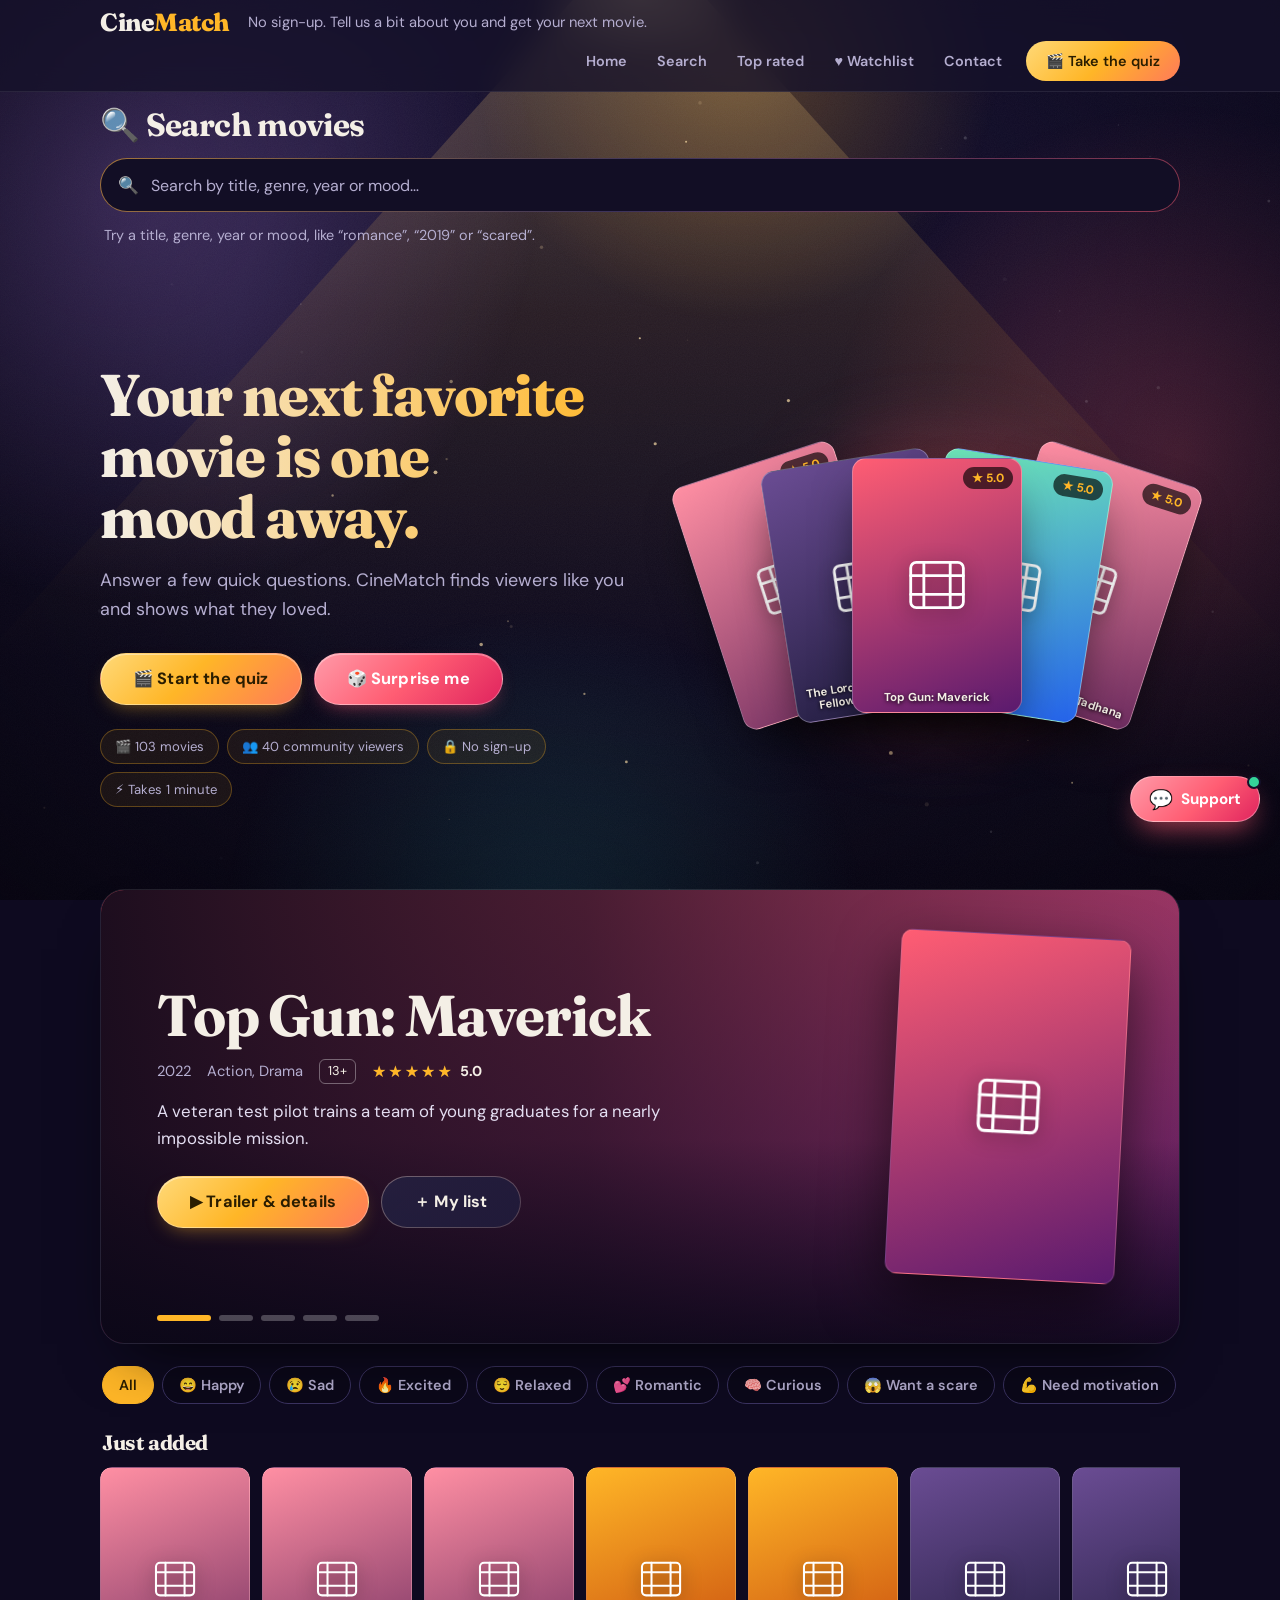
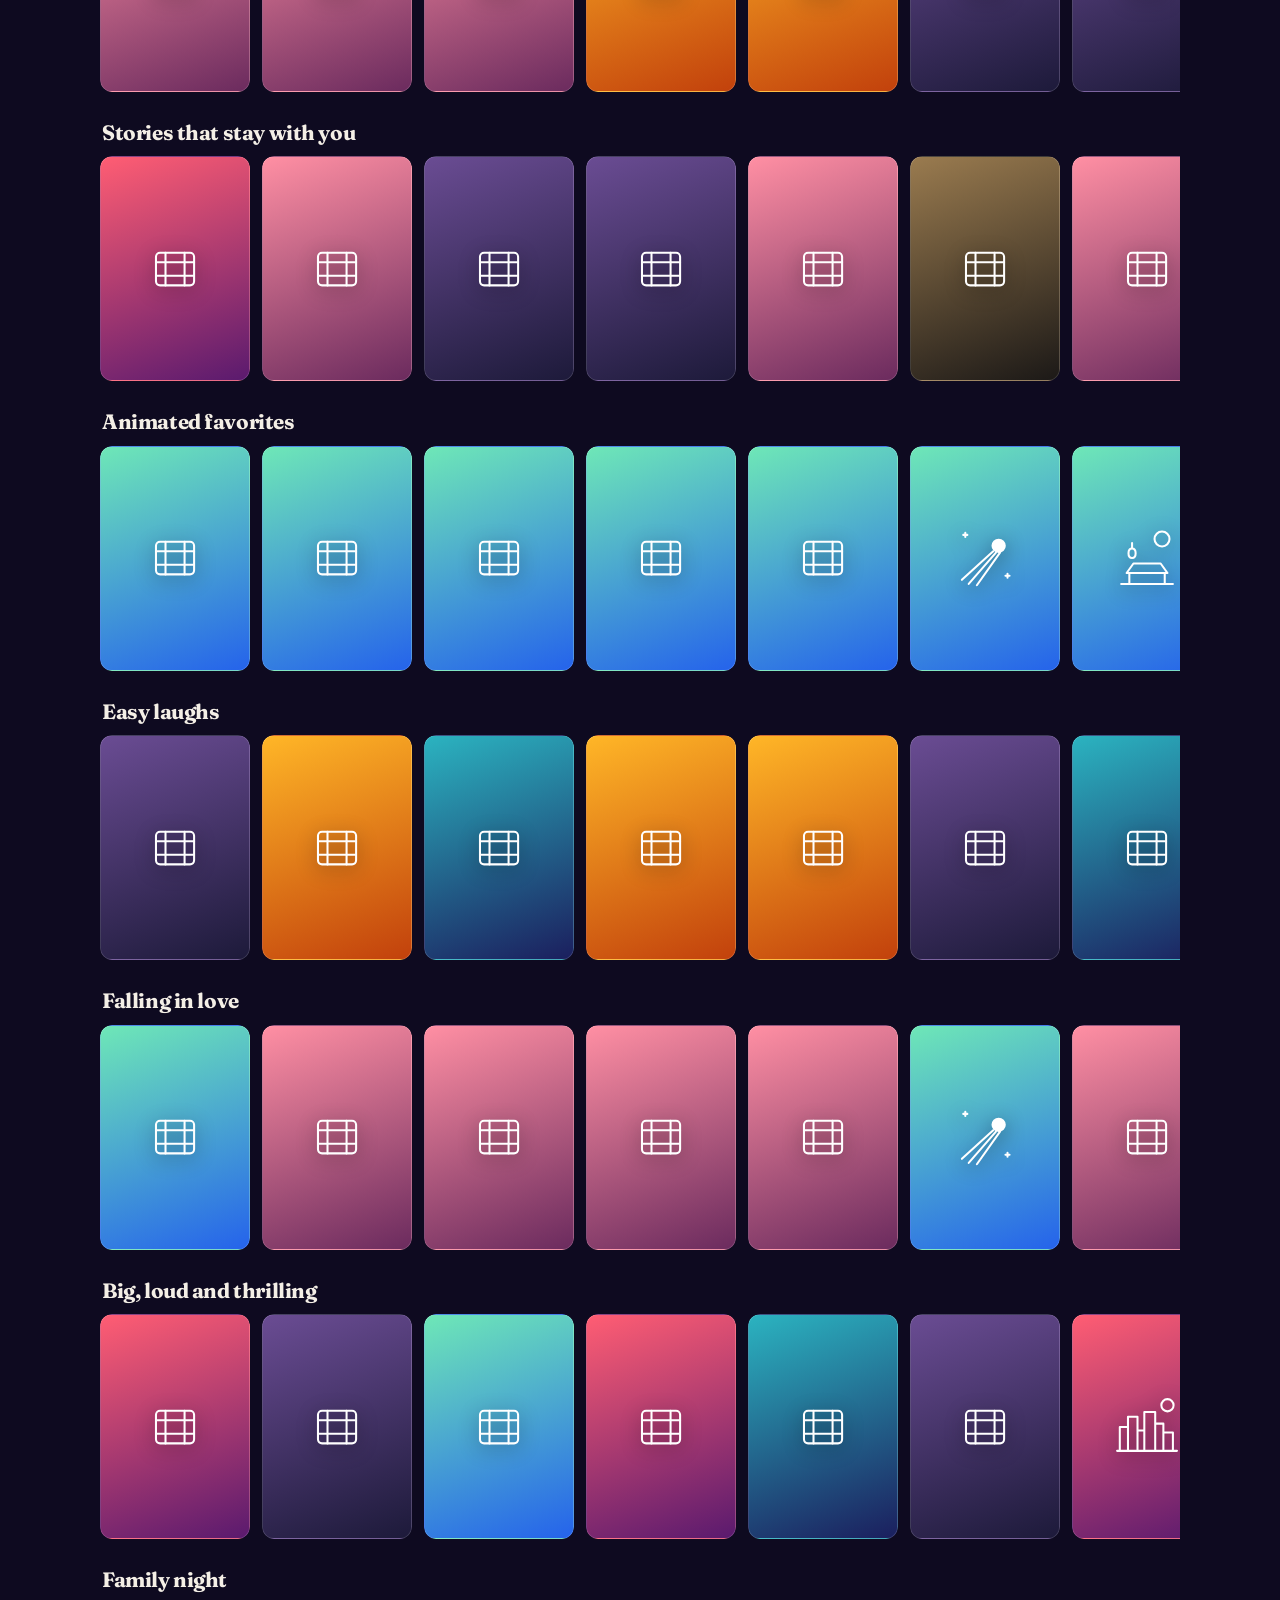
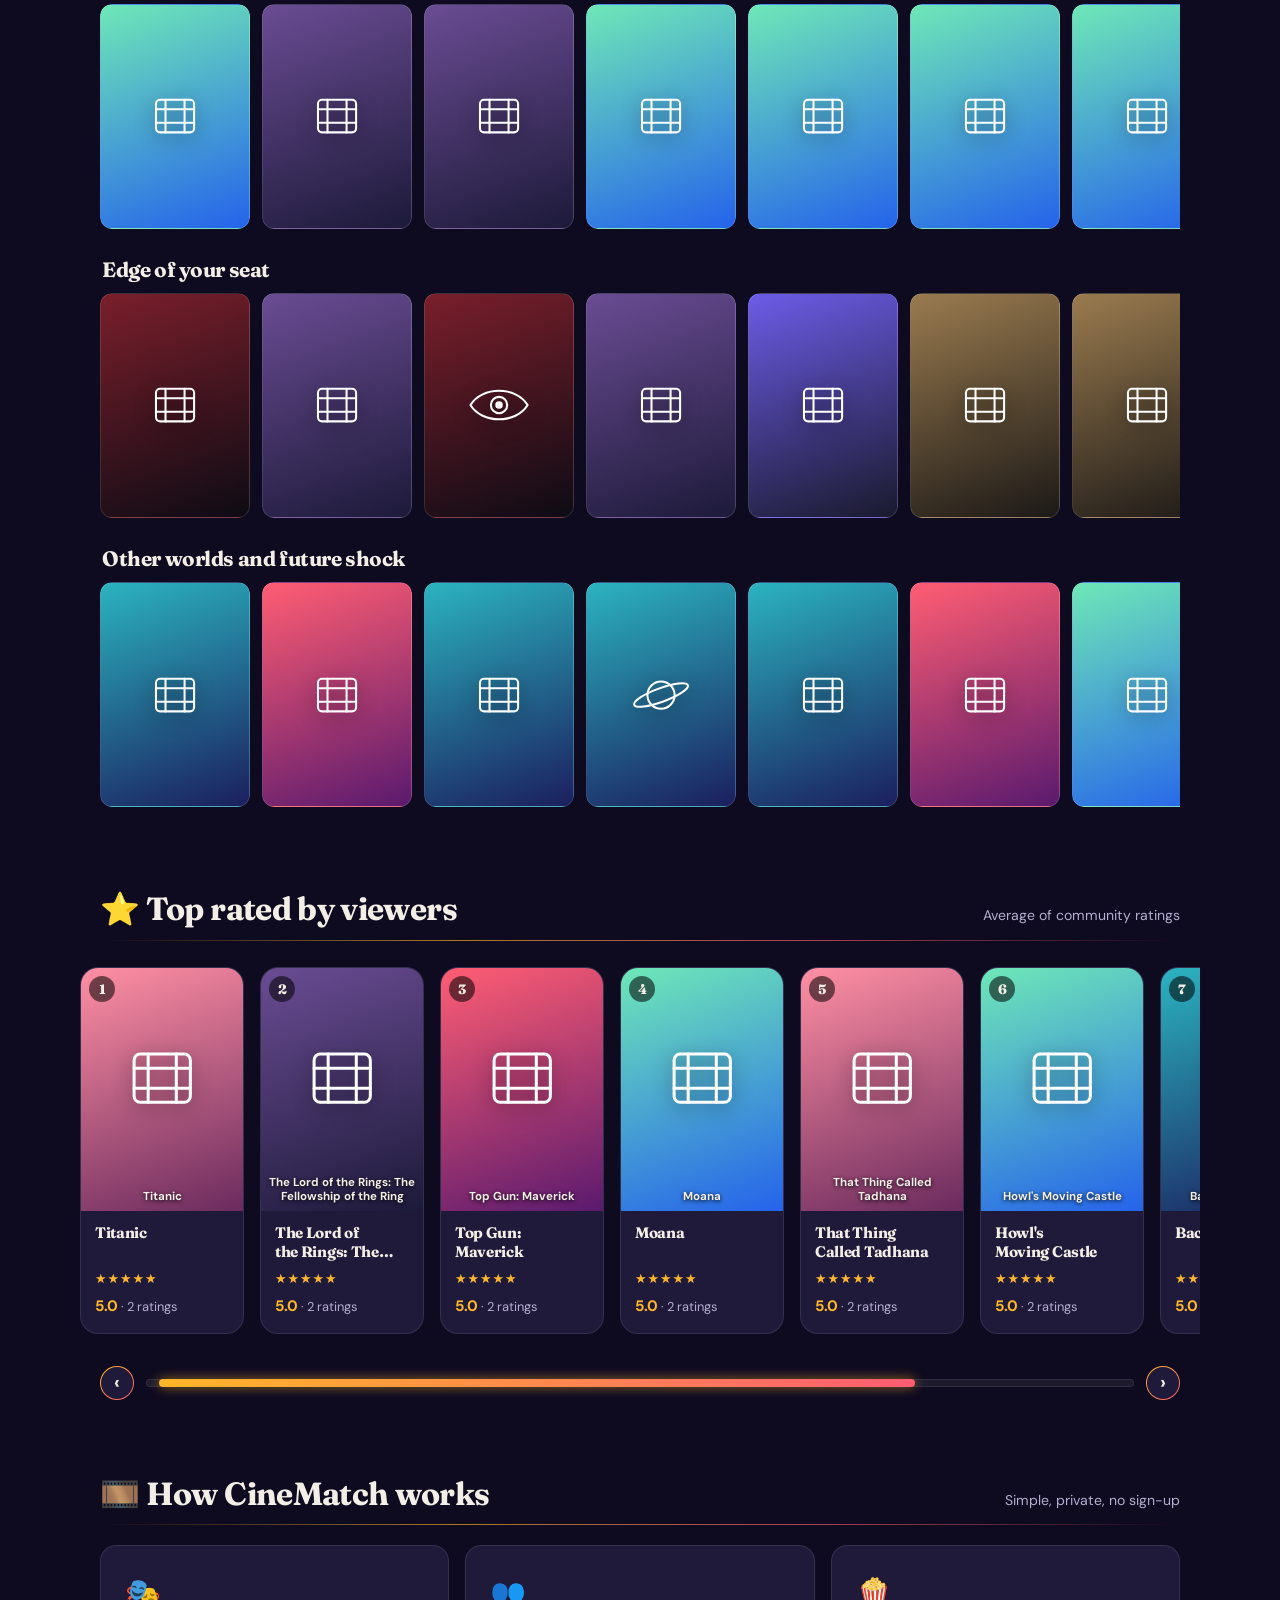
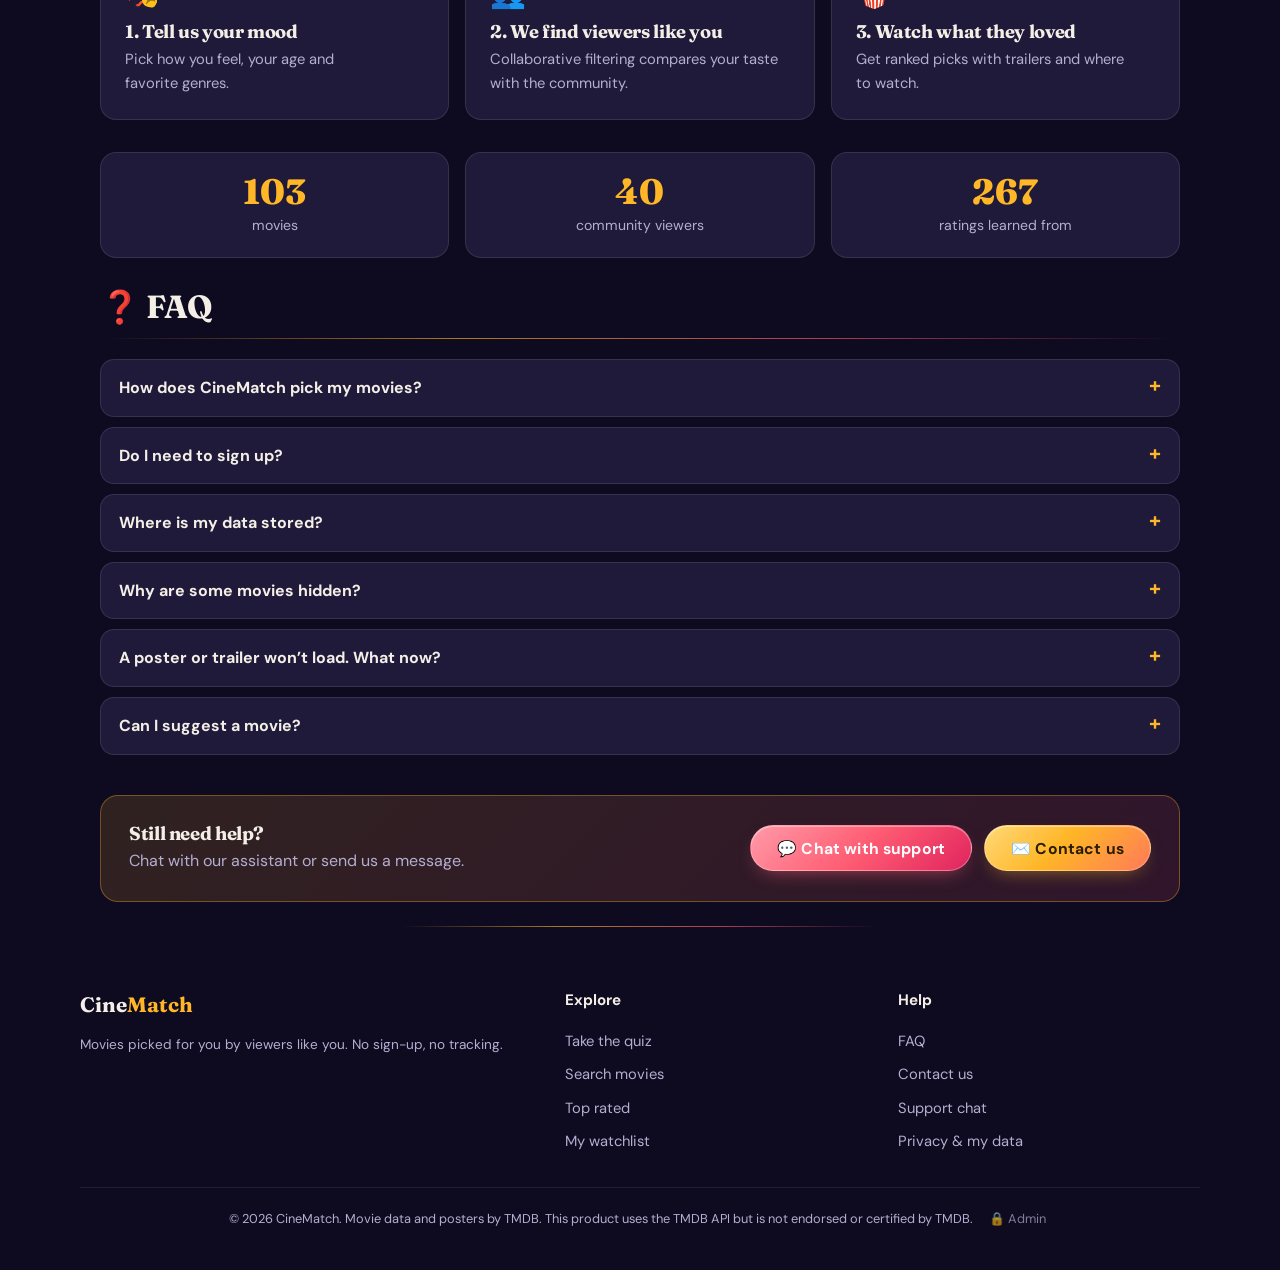
==== index.html @ 16be23c1 "Add CineMatch project with Java backend and pagination Spring Boot recommendation API plus the stati" ====
<!DOCTYPE html>
<html lang="en"><head><meta charset="UTF-8"><meta name="viewport" content="width=device-width, initial-scale=1, viewport-fit=cover">
<title>CineMatch – Movies picked for you</title>
<link rel="preconnect" href="https://fonts.googleapis.com"><link rel="preconnect" href="https://fonts.gstatic.com" crossorigin>
<link href="https://fonts.googleapis.com/css2?family=Fraunces:opsz,wght@9..144,600;9..144,800&family=DM+Sans:wght@400;500;700&display=swap" rel="stylesheet">
<style>
:root{--bg:#15112a;--panel:#1f1a3a;--line:#3a3260;--text:#f4efe6;--muted:#b5aed0;--amber:#ffb627;--coral:#ff5d73;--radius:16px}
*{box-sizing:border-box}
html{scroll-behavior:smooth}
body{margin:0;color:var(--text);font:16px/1.55 "DM Sans",system-ui,sans-serif;min-height:100vh;background:radial-gradient(ellipse 70% 40% at 50% -5%,rgba(255,182,39,.28),transparent 70%),radial-gradient(circle at 90% 30%,rgba(255,93,115,.12),transparent 40%),var(--bg);background-attachment:fixed}
.hidden{display:none!important}
.top{max-width:880px;margin:0 auto;padding:22px 20px 0;display:flex;flex-wrap:wrap;align-items:baseline;gap:6px 24px}
.top p{margin:0;color:var(--muted);font-size:.92rem}
.logo{font:800 1.9rem "Fraunces",Georgia,serif;color:var(--text);text-decoration:none;letter-spacing:-.02em;animation:glow-text 3s ease-in-out infinite alternate}
.logo span{color:var(--amber)}
@keyframes glow-text{from{text-shadow:0 0 0 rgba(255,182,39,0)}to{text-shadow:0 0 18px rgba(255,182,39,.55)}}
main{max-width:880px;margin:0 auto;padding:12px 20px 48px}
h1,h2,h3{font-family:"Fraunces",Georgia,serif;line-height:1.08;letter-spacing:-.02em}
.hero{padding:28px 0 30px}
.hero h1{font-size:clamp(2.2rem,7vw,4rem);font-weight:800;margin:0 0 14px;max-width:14em;background:linear-gradient(90deg,#f4efe6 0%,#ffb627 45%,#ff5d73 60%,#f4efe6 100%);background-size:220% auto;-webkit-background-clip:text;background-clip:text;color:transparent;animation:shine 7s linear infinite}
@keyframes shine{to{background-position:-220% center}}
.hero p{margin:0;color:var(--muted);font-size:1.1rem;max-width:34em}
.hero-cta{display:flex;gap:12px;flex-wrap:wrap;margin-top:22px}
.panel{background:rgba(31,26,58,.88);border:1px solid var(--line);border-radius:var(--radius);padding:clamp(18px,4vw,36px);box-shadow:0 20px 60px rgba(0,0,0,.35)}
fieldset{border:0;padding:0;margin:0 0 30px}
legend{font-weight:700;font-size:1.1rem;margin-bottom:14px;padding:0;display:flex;align-items:center;gap:10px}
legend i{font:800 .95rem "Fraunces",Georgia,serif;font-style:normal;display:grid;place-items:center;width:28px;height:28px;border-radius:50%;background:var(--amber);color:#2a1d00}
.chips{display:flex;flex-wrap:wrap;gap:8px}
.chip{position:relative}
.chip input{position:absolute;opacity:0;inset:0;cursor:pointer;width:100%;height:100%}
.chip span{display:block;padding:9px 16px;border:1px solid var(--line);border-radius:999px;color:var(--muted);transition:.15s;background:rgba(0,0,0,.15)}
.chip:hover span{border-color:var(--amber);color:var(--text);transform:translateY(-2px)}
.chip input:checked+span{background:linear-gradient(135deg,#ffc851,#ffb627);border-color:var(--amber);color:#2a1d00;font-weight:700;box-shadow:0 4px 14px rgba(255,182,39,.35)}
.chip input:focus-visible+span{outline:3px solid var(--coral);outline-offset:2px}
.tiles{display:grid;grid-template-columns:repeat(4,1fr);gap:10px}
.tiles .chip span{border-radius:var(--radius);padding:16px 8px;text-align:center;font-size:.95rem;line-height:1.3}
.tiles .chip input:checked+span{transform:translateY(-3px);box-shadow:0 8px 20px rgba(255,182,39,.35)}
.row{display:grid;grid-template-columns:1fr 1fr;gap:16px}
label{display:flex;flex-direction:column;gap:6px;font-weight:700}
.chip{flex-direction:row}
input[type=number],select{font:inherit;color:var(--text);background:#120e25;border:1px solid var(--line);border-radius:10px;padding:12px}
input:focus-visible,select:focus-visible,.btn:focus-visible,.rate button:focus-visible{outline:3px solid var(--coral);outline-offset:2px}

/* ---------- Rating buttons ---------- */
#rate{display:grid;grid-template-columns:1fr 1fr;gap:10px}
.rate{display:flex;flex-direction:column;gap:10px;padding:12px 14px;border:1px solid var(--line);border-radius:12px;background:rgba(0,0,0,.15)}
.rate small{color:var(--muted)}
.rate .opts{display:flex;gap:6px}
.rate button{flex:1;display:flex;align-items:center;justify-content:center;gap:5px;font:600 .85rem "DM Sans",sans-serif;background:rgba(255,255,255,.04);border:1px solid var(--line);border-radius:10px;padding:8px 6px;cursor:pointer;color:var(--text);transition:transform .12s,background .15s,border-color .15s,box-shadow .15s}
.rate button:hover{border-color:var(--amber);transform:translateY(-2px);background:rgba(255,182,39,.08)}
.rate button:active{transform:translateY(0) scale(.96)}
.rate button[aria-pressed=true]{color:#fff;border-color:transparent;box-shadow:0 4px 14px rgba(0,0,0,.35)}
.rate button[data-v="5"][aria-pressed=true]{background:linear-gradient(135deg,#34d399,#059669)}
.rate button[data-v="3"][aria-pressed=true]{background:linear-gradient(135deg,#fbbf24,#d97706)}
.rate button[data-v="1"][aria-pressed=true]{background:linear-gradient(135deg,#ff5d73,#be123c)}
.rate-count{margin:12px 0 0;color:var(--muted);font-size:.88rem}

/* ---------- Buttons ---------- */
.btn{display:inline-flex;align-items:center;justify-content:center;gap:8px;font:700 1rem "DM Sans",sans-serif;background:linear-gradient(135deg,#ffcf5c,#ffb627 55%,#ff9a1f);color:#2a1d00;border:0;border-radius:999px;padding:13px 28px;cursor:pointer;position:relative;overflow:hidden;transition:transform .15s,box-shadow .2s,filter .15s;box-shadow:0 8px 24px rgba(255,182,39,.32),inset 0 1px 0 rgba(255,255,255,.45)}
.btn::after{content:"";position:absolute;top:0;left:-120%;width:60%;height:100%;background:linear-gradient(100deg,transparent,rgba(255,255,255,.5),transparent);transform:skewX(-20deg);transition:left .5s}
.btn:hover{transform:translateY(-2px);box-shadow:0 12px 30px rgba(255,182,39,.5),inset 0 1px 0 rgba(255,255,255,.45);filter:brightness(1.04)}
.btn:hover::after{left:140%}
.btn:active{transform:translateY(0) scale(.97);box-shadow:0 4px 12px rgba(255,182,39,.3)}
.btn.lg{padding:16px 36px;font-size:1.1rem}
.btn.sm{padding:8px 16px;font-size:.88rem}
.btn.ghost{background:rgba(255,255,255,.04);color:var(--text);border:1px solid var(--line);box-shadow:none;filter:none}
.btn.ghost::after{display:none}
.btn.ghost:hover{border-color:var(--amber);background:rgba(255,182,39,.1);box-shadow:0 6px 18px rgba(0,0,0,.3)}
.btn.coral{background:linear-gradient(135deg,#ff7d8f,#ff5d73 55%,#e11d48);color:#fff;box-shadow:0 8px 24px rgba(255,93,115,.35),inset 0 1px 0 rgba(255,255,255,.35)}
.btn.coral:hover{box-shadow:0 12px 30px rgba(255,93,115,.55),inset 0 1px 0 rgba(255,255,255,.35)}
.btn.saved{background:linear-gradient(135deg,#34d399,#059669);color:#fff;border-color:transparent}
a.btn{text-decoration:none}
.form-actions{display:flex;gap:12px;flex-wrap:wrap;align-items:center}
.error{color:var(--coral);min-height:1.4em;margin:0 0 8px}

/* ---------- Stars ---------- */
.stars-row{display:inline-flex;align-items:center;gap:6px;font-size:.9rem}
.stars{position:relative;display:inline-block;letter-spacing:2px;font-size:1rem;line-height:1;color:rgba(255,255,255,.2)}
.stars::before{content:"★★★★★"}
.stars i{position:absolute;inset:0;overflow:hidden;white-space:nowrap;color:var(--amber);font-style:normal}
.stars i::before{content:"★★★★★"}
.stars-row b{color:var(--text)}
.stars-row small{color:var(--muted)}

/* ---------- Top rated ---------- */
.section-title{display:flex;justify-content:space-between;align-items:baseline;gap:12px;margin:8px 0 14px}
.section-title h2{margin:0;font-size:clamp(1.5rem,4.5vw,2.1rem)}
.section-title p{margin:0;color:var(--muted);font-size:.9rem}
.toprated{display:flex;gap:14px;overflow-x:auto;padding:4px 20px 18px;margin:0 -20px 18px;scroll-snap-type:x proximity;scrollbar-width:thin}
.tcard{flex:0 0 150px;scroll-snap-align:start;background:var(--panel);border:1px solid var(--line);border-radius:14px;overflow:hidden;cursor:pointer;transition:transform .2s,border-color .2s,box-shadow .2s;text-align:left;padding:0;color:var(--text);font:inherit}
.tcard:hover{transform:translateY(-5px);border-color:var(--amber);box-shadow:0 14px 30px rgba(0,0,0,.4)}
.tcard .poster{min-height:0;height:200px;font-size:2.4rem}
.tcard .tinfo{padding:10px 12px 12px}
.tcard h3{font-size:.95rem;margin:0 0 4px;line-height:1.2}
.tcard .stars{font-size:.8rem;letter-spacing:1px}
.tcard .score{display:block;margin-top:4px;font-size:.8rem;color:var(--muted)}
.tcard .score b{color:var(--amber);font-size:.95rem}

/* ---------- Results ---------- */
.res-head{display:flex;justify-content:space-between;align-items:center;gap:12px;flex-wrap:wrap;margin:20px 0}
.res-head h2{font-size:clamp(1.7rem,5vw,2.5rem);margin:0}
.res-actions{display:flex;gap:10px;flex-wrap:wrap}
.list{display:grid;gap:18px}
.ticket{display:grid;grid-template-columns:104px 1fr 112px;background:var(--panel);border:1px solid var(--line);border-radius:var(--radius);overflow:hidden;transition:transform .2s,opacity .6s;cursor:pointer}
.ticket:hover{transform:translateY(-3px)}
.poster{position:relative;display:grid;place-items:center;font-size:2.6rem;min-height:150px;overflow:hidden}
.poster b{position:absolute;top:8px;left:8px;z-index:2;font:800 .85rem "Fraunces",Georgia,serif;background:rgba(0,0,0,.55);border-radius:999px;width:26px;height:26px;display:grid;place-items:center}
.poster .pt{position:absolute;left:6px;right:6px;bottom:8px;font:700 .72rem/1.15 "DM Sans",sans-serif;text-align:center;text-shadow:0 1px 4px #000}
.poster img{position:absolute;inset:0;width:100%;height:100%;object-fit:cover;z-index:1}
.poster svg.art{width:62%;height:auto;margin-bottom:22px;filter:drop-shadow(0 4px 10px rgba(0,0,0,.45))}
.info{padding:18px 20px}
.ticket h3{margin:0 0 2px;font-weight:800;font-size:1.35rem}
.meta{color:var(--muted);font-size:.9rem;margin:0 0 10px;display:flex;gap:10px;flex-wrap:wrap;align-items:center}
.tags{display:flex;gap:6px;flex-wrap:wrap;margin-bottom:10px}
.tags b{font-weight:500;font-size:.8rem;border:1px solid var(--line);border-radius:999px;padding:2px 10px}
.desc{margin:0 0 8px;color:var(--muted);font-size:.9rem}
.why{margin:0 0 10px;font-size:.93rem}
.card-actions{display:flex;gap:8px;flex-wrap:wrap}
.stub{border-left:2px dashed var(--line);display:flex;flex-direction:column;align-items:center;justify-content:center;background:linear-gradient(160deg,#2b2350,#1f1a3a);position:relative}
.stub::before,.stub::after{content:"";position:absolute;left:-9px;width:16px;height:16px;border-radius:50%;background:var(--bg)}
.stub::before{top:-8px}.stub::after{bottom:-8px}
.stub strong{font:800 2.1rem "Fraunces",Georgia,serif;color:var(--amber);line-height:1}
.stub span{font-size:.78rem;color:var(--muted)}
footer{text-align:center;color:var(--muted);font-size:.85rem;padding:0 20px 32px}

/* ---------- Background + hero ---------- */
.bg{position:fixed;inset:0;z-index:-1;overflow:hidden;pointer-events:none}
.bg::before{content:"";position:absolute;inset:-20%;background:radial-gradient(circle at 20% 30%,rgba(255,93,115,.2),transparent 35%),radial-gradient(circle at 80% 70%,rgba(106,76,147,.4),transparent 40%);animation:drift 18s ease-in-out infinite alternate}
.beam{position:absolute;top:-25%;left:50%;width:150%;height:100%;transform-origin:50% 0;background:conic-gradient(from 180deg at 50% 0%,transparent 0 41%,rgba(255,182,39,.13) 48%,transparent 55% 100%);animation:sweep 14s ease-in-out infinite alternate}
.float{position:absolute;bottom:-60px;opacity:0;animation:rise linear infinite}
.sparkles{position:absolute;inset:0;opacity:.55;background-image:radial-gradient(2px 2px at 20px 30px,#fff,transparent),radial-gradient(2px 2px at 120px 80px,#ffd87a,transparent),radial-gradient(1.5px 1.5px at 200px 150px,#fff,transparent),radial-gradient(1.5px 1.5px at 70px 170px,#ff9fb0,transparent);background-size:240px 200px;animation:twinkle 4s ease-in-out infinite alternate}
@keyframes twinkle{from{opacity:.2}to{opacity:.7}}
@keyframes drift{to{transform:translate(4%,3%) scale(1.12)}}
@keyframes sweep{from{transform:translateX(-50%) rotate(-9deg)}to{transform:translateX(-50%) rotate(9deg)}}
@keyframes rise{0%{transform:translateY(0) rotate(0);opacity:0}10%{opacity:.55}90%{opacity:.4}100%{transform:translateY(-115vh) rotate(360deg);opacity:0}}
.hero-img{height:clamp(260px,52vw,500px);border-radius:var(--radius);overflow:hidden;margin:18px 0 0;border:1px solid var(--line);box-shadow:0 20px 60px rgba(0,0,0,.45);background:linear-gradient(135deg,#3a2468,#ff5d73 60%,#ffb627)}
.hero-img img{width:100%;height:100%;object-fit:cover;object-position:50% 62%;display:block;animation:kb 22s ease-in-out infinite alternate;translate:0 calc(var(--py,0) * 1px)}
@keyframes kb{from{transform:scale(1)}to{transform:scale(1.09)}}
.scrollhint{text-align:center;color:var(--muted);margin:-6px 0 16px;animation:bounce 1.6s ease-in-out infinite}
@keyframes bounce{50%{transform:translateY(8px)}}

/* poster wall */
.wall{overflow:hidden;margin:0 -20px 30px;-webkit-mask-image:linear-gradient(90deg,transparent,#000 8%,#000 92%,transparent);mask-image:linear-gradient(90deg,transparent,#000 8%,#000 92%,transparent)}
.wall-track{display:flex;width:max-content;animation:wall 70s linear infinite}
.wall:hover .wall-track{animation-play-state:paused}
@keyframes wall{to{transform:translateX(-50%)}}
.mini{flex:0 0 124px;height:178px;margin-right:12px;border-radius:12px;font-size:2.4rem;min-height:0;border:1px solid rgba(255,255,255,.14);cursor:pointer;transition:transform .2s}
.mini:hover{transform:translateY(-6px) scale(1.04)}

/* loading, progress, to-top */
.loading{position:fixed;inset:0;z-index:50;display:grid;place-content:center;justify-items:center;gap:14px;background:rgba(21,17,42,.94);font-weight:700}
.reel{font-size:4.2rem;animation:spin 1s linear infinite}
@keyframes spin{to{transform:rotate(360deg)}}
#progress{position:fixed;top:0;left:0;height:4px;width:0;z-index:70;background:linear-gradient(90deg,var(--amber),var(--coral));box-shadow:0 0 10px rgba(255,182,39,.6)}
.totop{position:fixed;right:18px;bottom:18px;z-index:40;width:46px;height:46px;border-radius:50%;border:0;background:linear-gradient(135deg,#ffcf5c,#ff9a1f);color:#2a1d00;font-size:1.3rem;cursor:pointer;opacity:0;transform:translateY(20px);pointer-events:none;transition:.25s;box-shadow:0 6px 20px rgba(0,0,0,.4)}
.totop.show{opacity:1;transform:none;pointer-events:auto}
.totop:hover{filter:brightness(1.08)}
.reveal{opacity:0;transform:translateY(20px);transition:opacity .6s,transform .6s}
.reveal.in{opacity:1;transform:none}
.toast{position:fixed;left:50%;bottom:28px;transform:translate(-50%,30px);z-index:80;background:#0c0919;border:1px solid var(--amber);color:var(--text);padding:10px 20px;border-radius:999px;opacity:0;pointer-events:none;transition:.3s;font-weight:600}
.toast.show{opacity:1;transform:translate(-50%,0)}

/* modal */
.modal{position:fixed;inset:0;z-index:60;display:grid;place-items:center;padding:16px;background:rgba(10,7,22,.84);animation:fade .2s}
@keyframes fade{from{opacity:0}}
.m-card{position:relative;width:min(760px,100%);max-height:92vh;overflow:auto;background:var(--panel);border:1px solid var(--line);border-radius:var(--radius);padding:24px;animation:rise2 .3s cubic-bezier(.2,.9,.3,1.2)}
@keyframes rise2{from{transform:translateY(24px) scale(.96);opacity:0}}
.m-close{position:absolute;top:10px;right:10px;z-index:3;width:36px;height:36px;padding:0;border-radius:50%}
.m-body{display:grid;grid-template-columns:200px 1fr;gap:22px}
.m-poster{aspect-ratio:2/3;border-radius:12px;min-height:0;font-size:3rem}
.m-info h3{font-size:1.8rem;margin:0 0 2px;padding-right:40px}
.m-actions{display:flex;gap:10px;flex-wrap:wrap;margin-top:16px}
.m-video{margin-top:18px;aspect-ratio:16/9;border-radius:12px;overflow:hidden;background:#000;display:grid;place-items:center}
.m-video iframe{width:100%;height:100%;border:0}
.vmsg{color:var(--muted);padding:16px;text-align:center}.vmsg a{color:var(--amber)}

@media(max-width:640px){
  .tiles{grid-template-columns:repeat(2,1fr)}
  .row,#rate{grid-template-columns:1fr}
  .ticket{grid-template-columns:72px 1fr 78px}
  .poster{font-size:1.9rem}
  .info{padding:14px}
  .mini{flex-basis:96px;height:140px;font-size:1.9rem}
  .m-body{grid-template-columns:1fr}.m-poster{width:150px}
  .form-actions .btn{flex:1}
}
@media(prefers-reduced-motion:reduce){*{animation:none!important;transition:none!important}}

/* =====================================================
   POLISH LAYER: buttons, lines, scrollbars
   ===================================================== */
:root{--grad:linear-gradient(135deg,#ffd978 0%,#ffb627 45%,#ff7a59 100%);--grad-line:linear-gradient(90deg,transparent,rgba(255,182,39,.65),rgba(255,93,115,.65),transparent);--ease:cubic-bezier(.2,.8,.2,1)}

/* buttons */
.btn{letter-spacing:.01em;border:1px solid rgba(255,255,255,.35);background:var(--grad);box-shadow:0 1px 0 rgba(255,255,255,.55) inset,0 -2px 0 rgba(0,0,0,.12) inset,0 10px 26px -6px rgba(255,182,39,.55);transition:transform .25s var(--ease),box-shadow .25s var(--ease),filter .2s}
.btn:hover{transform:translateY(-3px) scale(1.015);filter:saturate(1.1) brightness(1.05);box-shadow:0 1px 0 rgba(255,255,255,.6) inset,0 -2px 0 rgba(0,0,0,.12) inset,0 16px 34px -6px rgba(255,182,39,.7)}
.btn:active{transform:translateY(0) scale(.96);transition-duration:.08s}
.btn:focus-visible{outline:0;box-shadow:0 0 0 3px var(--bg),0 0 0 6px var(--coral)}
.btn.ghost{color:var(--text);border:1px solid transparent;background:linear-gradient(rgba(31,26,58,.9),rgba(31,26,58,.9)) padding-box,linear-gradient(135deg,rgba(255,255,255,.22),rgba(255,255,255,.05)) border-box;backdrop-filter:blur(6px);box-shadow:0 6px 16px -8px rgba(0,0,0,.6)}
.btn.ghost:hover{background:linear-gradient(rgba(43,35,80,.95),rgba(43,35,80,.95)) padding-box,linear-gradient(135deg,var(--amber),var(--coral)) border-box;box-shadow:0 10px 24px -8px rgba(255,93,115,.45)}
.btn.coral{background:linear-gradient(135deg,#ff9aa8 0%,#ff5d73 50%,#e0245e 100%);border-color:rgba(255,255,255,.3);box-shadow:0 1px 0 rgba(255,255,255,.45) inset,0 -2px 0 rgba(0,0,0,.15) inset,0 10px 26px -6px rgba(255,93,115,.6)}
.btn.coral:hover{box-shadow:0 1px 0 rgba(255,255,255,.5) inset,0 16px 34px -6px rgba(255,93,115,.8)}
.btn.saved{background:linear-gradient(135deg,#5eead4,#10b981);border-color:rgba(255,255,255,.3)}
.btn.sm{padding:8px 18px;font-size:.86rem}
.btn::after{width:45%;background:linear-gradient(100deg,transparent,rgba(255,255,255,.65),transparent)}
.rate{border-radius:14px;transition:border-color .2s,background .2s}
.rate:hover{border-color:rgba(255,182,39,.5);background:rgba(255,182,39,.04)}
.rate button{border-radius:999px;padding:8px 6px;border-color:rgba(255,255,255,.12);transition:transform .2s var(--ease),background .2s,border-color .2s,box-shadow .2s}
.rate button:hover{transform:translateY(-2px);border-color:var(--amber);box-shadow:0 6px 14px -6px rgba(255,182,39,.6)}
.rate button[aria-pressed=true]{box-shadow:0 6px 16px -4px rgba(0,0,0,.6),0 0 0 2px rgba(255,255,255,.18)}
.chip span{border-color:rgba(255,255,255,.14);transition:all .22s var(--ease)}
.chip:hover span{box-shadow:0 6px 16px -8px rgba(255,182,39,.7)}
.chip input:checked+span{background:var(--grad);border-color:rgba(255,255,255,.4);box-shadow:0 1px 0 rgba(255,255,255,.5) inset,0 8px 18px -6px rgba(255,182,39,.65)}
.tiles .chip span{border-width:1.5px}
.tiles .chip input:checked+span{box-shadow:0 1px 0 rgba(255,255,255,.5) inset,0 14px 26px -10px rgba(255,182,39,.8)}
.totop{border:1px solid rgba(255,255,255,.4);background:var(--grad);box-shadow:0 10px 24px -6px rgba(255,182,39,.6)}
.totop:hover{transform:translateY(-3px)}
.m-close{background:rgba(15,11,32,.8)!important;backdrop-filter:blur(6px);transition:transform .3s var(--ease),background .2s,border-color .2s}
.m-close:hover{transform:rotate(90deg)}

/* lines */
.panel{position:relative;border:1px solid transparent;background:linear-gradient(rgba(31,26,58,.92),rgba(31,26,58,.92)) padding-box,linear-gradient(160deg,rgba(255,182,39,.55),rgba(58,50,96,.9) 35%,rgba(58,50,96,.9) 65%,rgba(255,93,115,.5)) border-box}
fieldset{position:relative;padding-bottom:30px;margin-bottom:30px}
fieldset:not(:last-of-type)::after{content:"";position:absolute;left:0;right:0;bottom:0;height:1px;background:var(--grad-line);opacity:.55}
legend{width:100%}
legend i{box-shadow:0 0 0 4px rgba(255,182,39,.18)}
legend::after{content:"";flex:1;height:1px;background:linear-gradient(90deg,rgba(255,182,39,.45),transparent)}
input[type=number],select{border:1px solid rgba(255,255,255,.14);border-radius:12px;transition:border-color .2s,box-shadow .2s}
input[type=number]:hover,select:hover{border-color:rgba(255,182,39,.5)}
input[type=number]:focus,select:focus{outline:0;border-color:var(--amber);box-shadow:0 0 0 4px rgba(255,182,39,.18)}
.section-title{position:relative;padding-bottom:12px}
.section-title::after{content:"";position:absolute;left:0;right:0;bottom:0;height:1px;background:var(--grad-line)}
.res-head{position:relative;padding-bottom:14px}
.res-head::after{content:"";position:absolute;left:0;right:0;bottom:0;height:1px;background:var(--grad-line)}
.ticket{border-color:rgba(255,255,255,.1);box-shadow:0 14px 34px -16px rgba(0,0,0,.7)}
.ticket:hover{border-color:rgba(255,182,39,.5);box-shadow:0 20px 40px -14px rgba(255,182,39,.25)}
.stub{border-left:2px dotted rgba(255,182,39,.45)}
.stub::before,.stub::after{box-shadow:inset 0 0 0 1px rgba(255,255,255,.1)}
.tcard{border-color:rgba(255,255,255,.1)}
.tags b{border-color:rgba(255,182,39,.35);color:var(--text);background:rgba(255,182,39,.06)}
.m-card{border:1px solid transparent;background:linear-gradient(var(--panel),var(--panel)) padding-box,linear-gradient(160deg,rgba(255,182,39,.6),rgba(58,50,96,.8) 40%,rgba(255,93,115,.5)) border-box}
.hero-img{border:1px solid transparent;background:linear-gradient(#15112a,#15112a) padding-box,linear-gradient(135deg,rgba(255,182,39,.6),rgba(58,50,96,.6),rgba(255,93,115,.6)) border-box}
footer{position:relative;padding-top:26px}
footer::before{content:"";position:absolute;top:0;left:50%;width:min(480px,70%);height:1px;transform:translateX(-50%);background:var(--grad-line)}
.toast{border-color:rgba(255,182,39,.6);box-shadow:0 10px 30px -8px rgba(255,182,39,.45)}

/* scrollbars (modal + page) */
.m-card::-webkit-scrollbar,html::-webkit-scrollbar{width:10px}
.m-card::-webkit-scrollbar-track,html::-webkit-scrollbar-track{background:rgba(255,255,255,.05);border-radius:999px}
.m-card::-webkit-scrollbar-thumb,html::-webkit-scrollbar-thumb{border-radius:999px;border:2px solid transparent;background-clip:padding-box;background-image:linear-gradient(180deg,#ffb627,#ff5d73)}
.m-card::-webkit-scrollbar-button,html::-webkit-scrollbar-button{display:none}

/* ---------- Movie search ---------- */
.search{margin:0 0 34px}
.search h2{margin:0 0 12px;font-size:clamp(1.5rem,4.5vw,2.1rem)}
.search-box{position:relative}
.search-box .ico{position:absolute;left:18px;top:50%;transform:translateY(-50%);pointer-events:none;font-size:1.05rem}
.search-box input{width:100%;font:inherit;color:var(--text);background:linear-gradient(#120e25,#120e25) padding-box,linear-gradient(135deg,rgba(255,182,39,.55),rgba(58,50,96,.9) 50%,rgba(255,93,115,.5)) border-box;border:1px solid transparent;border-radius:999px;padding:15px 52px 15px 50px;transition:box-shadow .2s}
.search-box input::placeholder{color:var(--muted)}
.search-box input:focus{outline:0;box-shadow:0 0 0 4px rgba(255,182,39,.2),0 12px 30px -12px rgba(255,182,39,.5)}
.search-box input::-webkit-search-cancel-button{display:none}
.sr-clear{position:absolute;right:8px;top:50%;transform:translateY(-50%);width:34px;height:34px;border-radius:50%;border:1px solid transparent;color:var(--text);cursor:pointer;font:700 .9rem "DM Sans",sans-serif;background:linear-gradient(#1f1a3a,#1f1a3a) padding-box,linear-gradient(135deg,#ffb627,#ff5d73) border-box}
.sr-note{margin:12px 4px 0;color:var(--muted);font-size:.9rem}
.sr-note a{color:var(--amber)}
.sr-grid{display:grid;grid-template-columns:repeat(auto-fill,minmax(150px,1fr));gap:14px;margin-top:14px}
.sr-grid .tcard{flex:none}

/* =====================================================
   FOXES + EXTRA ANIMATIONS
   ===================================================== */
.fox{position:fixed;bottom:0;z-index:1;width:clamp(100px,calc((100vw - 900px)/2 - 12px),190px);aspect-ratio:140/170;pointer-events:none;animation:bob 3.4s ease-in-out infinite;filter:drop-shadow(0 10px 14px rgba(0,0,0,.45))}
.fox svg{width:100%;height:100%;overflow:visible}
.fox-l{left:10px}
.fox-r{right:10px;animation-delay:-1.7s}
.fox-l svg{transform:scaleX(-1)}
@media(max-width:1149px){.fox{display:none}}
@keyframes bob{0%,100%{transform:translateY(0)}50%{transform:translateY(-10px)}}
.f-tail{transform-box:view-box;transform-origin:86px 128px;animation:wag 1.1s ease-in-out infinite alternate}
@keyframes wag{from{transform:rotate(-9deg)}to{transform:rotate(11deg)}}
.f-head{transform-box:view-box;transform-origin:70px 100px;animation:sway 3.6s ease-in-out infinite}
@keyframes sway{0%,100%{transform:rotate(-4deg)}50%{transform:rotate(4deg)}}
.f-look{transition:transform .15s;transform:translate(calc(var(--ex,0)*3px),calc(var(--ey,0)*2.5px))}
.fox-l .f-look{transform:translate(calc(var(--ex,0)*-3px),calc(var(--ey,0)*2.5px))}
.f-eyes{transform-box:fill-box;transform-origin:center;animation:blink 4.5s infinite}
@keyframes blink{0%,92%,100%{transform:scaleY(1)}95%{transform:scaleY(.08)}}
.k{transform-box:fill-box;transform-origin:center;opacity:0;animation:kernel 2.6s ease-out infinite}
@keyframes kernel{0%{transform:translate(0,0) scale(.6);opacity:0}15%{opacity:1}100%{transform:translate(var(--kx,0),-48px) scale(1);opacity:0}}

</style></head><body>
<div id="jserr" style="display:none;background:#ff5d73;color:#2a0008;padding:10px 16px;font:600 14px/1.4 system-ui"></div>
<div class="bg" aria-hidden="true"><div class="sparkles"></div><div class="beam"></div><div id="floaters"></div></div>
<div class="fox fox-l" aria-hidden="true"></div><div class="fox fox-r" aria-hidden="true"></div>
<div id="loading" class="loading hidden" role="status"><div class="reel">🎞️</div><p>Finding viewers like you…</p></div>

<header class="top"><a class="logo" href="#">Cine<span>Match</span></a><p>No sign-up. Tell us a bit about you and get your next movie.</p></header>
<main>
<div class="hero-img"><img id="heroImg" alt="Cartoon foxes eating popcorn in a cinema" src="hero.jpg" onerror="var n=['hero.png','hero.jpeg','hero.webp'],i=+(this.dataset.i||0);if(i<n.length){this.dataset.i=i+1;this.src=n[i];}else{this.style.display='none';}"></div>
<section class="hero">
  <h1>Your next favorite movie is one mood away.</h1>
  <p>Answer a few quick questions. CineMatch finds viewers like you and shows what they loved.</p>
  <div class="hero-cta">
    <a class="btn lg" href="#quiz">🎬 Start the quiz</a>
    <button id="surprise" class="btn lg coral" type="button">🎲 Surprise me</button>
  </div>
</section>
<div class="scrollhint" aria-hidden="true">Scroll down to start ⌄</div>

<section class="search" id="searchSection">
  <h2>🔍 Search movies</h2>
  <div class="search-box">
    <span class="ico" aria-hidden="true">🔍</span>
    <input id="movieSearch" type="search" placeholder="Search by title, genre, year or mood…" autocomplete="off" aria-label="Search movies">
    <button id="srClear" class="sr-clear hidden" type="button" aria-label="Clear search">✕</button>
  </div>
  <p id="srNote" class="sr-note" aria-live="polite"></p>
  <div id="srGrid" class="sr-grid"></div>
</section>

<div class="wall" aria-hidden="true"><div class="wall-track" id="wallTrack"></div></div>

<section id="topSection" class="reveal">
  <div class="section-title"><h2>⭐ Top rated by viewers</h2><p>Average of community ratings</p></div>
  <div class="toprated" id="toprated"></div>
</section>

<form id="quiz" class="panel" autocomplete="off">
<fieldset><legend><i>1</i> How are you feeling?</legend><div class="chips tiles" id="moods"></div></fieldset>
<fieldset><legend><i>2</i> About you</legend><div class="row">
<label>Age<input type="number" id="age" min="5" max="99" placeholder="e.g. 20" required></label>
<label>Gender<select id="gender" required><option value="" disabled selected>Choose one</option><option value="female">Female</option><option value="male">Male</option><option value="other">Non-binary</option><option value="none">Prefer not to say</option></select></label></div></fieldset>
<fieldset><legend><i>3</i> Genres you enjoy (pick any)</legend>
<div class="chips" id="genres"></div>
<div class="form-actions" style="margin-top:12px"><button type="button" id="allGenres" class="btn ghost sm">✓ Select all</button><button type="button" id="noGenres" class="btn ghost sm">✕ Clear genres</button></div>
</fieldset>
<fieldset><legend><i>4</i> Seen any of these? Rate them to sharpen your matches</legend><div id="rate"></div><p id="rateCount" class="rate-count">No ratings yet.</p></fieldset>
<p id="error" class="error" role="alert"></p>
<div class="form-actions">
  <button type="submit" class="btn lg">🍿 Find my movies</button>
  <button type="button" id="surprise2" class="btn lg coral">🎲 Surprise me</button>
  <button type="button" id="reset" class="btn ghost">↺ Reset</button>
</div>
</form>

<section id="results" class="hidden" aria-live="polite">
  <div class="res-head"><h2 id="res-title"></h2>
    <div class="res-actions">
      <button id="reroll" class="btn coral sm" type="button">🔀 Shuffle picks</button>
      <button id="copyList" class="btn ghost sm" type="button">📋 Copy list</button>
      <button id="again" class="btn ghost sm" type="button">↺ Start over</button>
    </div></div>
  <div id="list" class="list"></div>
</section>
</main>
<footer>CineMatch uses collaborative filtering: it finds viewers like you and recommends what they loved.</footer>
<div id="progress" aria-hidden="true"></div>
<button id="top" class="totop" type="button" aria-label="Back to top">↑</button>
<div id="toast" class="toast" role="status"></div>
<div id="modal" class="modal hidden" role="dialog" aria-modal="true" aria-labelledby="m-title">
  <div class="m-card">
    <button id="m-close" class="m-close btn ghost" type="button" aria-label="Close">✕</button>
    <div class="m-body">
      <div id="m-poster" class="poster m-poster"></div>
      <div class="m-info">
        <h3 id="m-title"></h3><p id="m-meta" class="meta"></p><div id="m-tags" class="tags"></div><p id="m-desc"></p>
        <div class="m-actions">
          <button id="m-play" class="btn" type="button">▶ Play trailer</button>
          <a id="m-watch" class="btn ghost" target="_blank" rel="noopener">📺 Where to watch</a>
          <button id="m-save" class="btn ghost" type="button">♡ Watchlist</button>
        </div>
      </div>
    </div>
    <div id="m-video" class="m-video hidden"></div>
  </div>
</div>
<script>
window.addEventListener("error",function(e){var b=document.getElementById("jserr");b.style.display="block";b.textContent="Script error: "+e.message+" (line "+e.lineno+")";});
/* ---------- DATA ---------- */
const MOVIES = [
  {id:1, d:"Two prisoners build an unlikely friendship over decades and hold onto hope behind bars.", t:"The Shawshank Redemption", y:1994, g:["Drama"], m:["sad","inspired","calm"], min:13},
  {id:2, d:"A masked vigilante faces an anarchic criminal mastermind who pushes Gotham to its breaking point.", t:"The Dark Knight", y:2008, g:["Action","Crime"], m:["excited"], min:13},
  {id:3, d:"A thief who steals secrets from people’s dreams gets one last job: planting an idea instead.", t:"Inception", y:2010, g:["Sci-Fi","Thriller"], m:["excited","curious"], min:13},
  {id:4, d:"A kind-hearted man with a simple outlook drifts through decades of history, always loving one woman.", t:"Forrest Gump", y:1994, g:["Drama","Romance"], m:["happy","sad","inspired"], min:10},
  {id:5, d:"An old man reads a love story to a woman, the tale of two young lovers separated by class.", t:"The Notebook", y:2004, g:["Romance","Drama"], m:["romantic","sad"], min:13},
  {id:6, d:"Two best friends chase one wild, chaotic night of parties before they graduate and go separate ways.", t:"Superbad", y:2007, g:["Comedy"], m:["happy"], min:16},
  {id:7, d:"A young photographer visits his girlfriend’s family and slowly realizes something is deeply wrong.", t:"Get Out", y:2017, g:["Horror","Thriller"], m:["scared","excited"], min:16},
  {id:8, d:"A girl wanders into a spirit world and must work in a bathhouse to save her parents.", t:"Spirited Away", y:2001, g:["Animation","Fantasy"], m:["calm","curious"], min:5},
  {id:9, d:"In a desert wasteland, a drifter and a rebel warrior race across the sands to escape a tyrant.", t:"Mad Max: Fury Road", y:2015, g:["Action"], m:["excited"], min:15},
  {id:10, d:"An aspiring actress and a jazz pianist fall in love while chasing their dreams in Los Angeles.", t:"La La Land", y:2016, g:["Romance","Musical"], m:["romantic","happy","sad"], min:10},
  {id:11, d:"Astronauts travel through a wormhole to find a new home for humanity as Earth fades.", t:"Interstellar", y:2014, g:["Sci-Fi","Drama"], m:["curious","inspired"], min:10},
  {id:12, d:"A legendary concierge and his young lobby boy get tangled up in a stolen painting and a family fortune.", t:"The Grand Budapest Hotel", y:2014, g:["Comedy"], m:["happy","calm"], min:13},
  {id:13, d:"A poor family schemes its way into a wealthy household, with consequences nobody expected.", t:"Parasite", y:2019, g:["Thriller","Drama"], m:["curious","excited"], min:16},
  {id:14, d:"A music-loving boy enters the Land of the Dead to uncover his family’s secret.", t:"Coco", y:2017, g:["Animation","Family"], m:["happy","sad"], min:5},
  {id:15, d:"A driven young drummer is pushed to his limits by a ruthless music teacher.", t:"Whiplash", y:2014, g:["Drama","Music"], m:["inspired","excited"], min:15},
  {id:16, d:"A professor travels to Singapore with her boyfriend and meets his extremely wealthy family.", t:"Crazy Rich Asians", y:2018, g:["Romance","Comedy"], m:["happy","romantic"], min:12},
  {id:17, d:"Passengers fight to survive on a speeding train as a zombie outbreak sweeps across South Korea.", t:"Train to Busan", y:2016, g:["Horror","Action"], m:["scared","excited"], min:15},
  {id:18, d:"Two teenagers mysteriously swap bodies and try to find each other across time and distance.", t:"Your Name", y:2016, g:["Animation","Romance"], m:["romantic","sad"], min:10},
  {id:19, d:"Paranormal investigators help a family terrorized by a dark presence in their farmhouse.", t:"The Conjuring", y:2013, g:["Horror"], m:["scared"], min:16},
  {id:20, d:"A detective investigates the death of a famous novelist whose entire family has a motive.", t:"Knives Out", y:2019, g:["Mystery","Comedy"], m:["curious","happy"], min:13},
  {id:21, d:"Teenager Miles Morales becomes Spider-Man and meets other versions of the hero from across dimensions.", t:"Spider-Man: Into the Spider-Verse", y:2018, g:["Animation","Action"], m:["excited","happy"], min:5},
  {id:22, d:"Four sisters grow up, chase their dreams and navigate love and family in 19th-century New England.", t:"Little Women", y:2019, g:["Drama","Romance"], m:["calm","sad"], min:10},
  {id:23, d:"A cowboy doll feels threatened when a flashy space ranger becomes his owner’s new favorite toy.", t:"Toy Story", y:1995, g:["Animation","Family","Comedy"], m:["happy"], min:3},
  {id:24, d:"A struggling comedian is pushed to the edge by a cold, uncaring city in this dark character study.", t:"Joker", y:2019, g:["Crime","Drama"], m:["sad"], min:18},
  {id:25, d:"A Filipino worker in Hong Kong falls for a bartender, and both must weigh love against their futures.", t:"Hello, Love, Goodbye", y:2019, g:["Romance","Drama"], m:["romantic","sad"], min:13},
  {id:26, d:"The surviving heroes assemble one last time to undo a cosmic disaster and bring back those who vanished.", t:"Avengers: Endgame", y:2019, g:["Action","Sci-Fi"], m:["excited","inspired"], min:13},
  {id:27, d:"A young lion prince flees his kingdom after his father's death, then must return to claim his place.", t:"The Lion King", y:1994, g:["Animation","Family"], m:["happy","sad","inspired"], min:3},
  {id:28, d:"A young artist and a wealthy passenger fall in love aboard the doomed ocean liner on its maiden voyage.", t:"Titanic", y:1997, g:["Romance","Drama"], m:["romantic","sad"], min:13},
  {id:29, d:"A betrayed Roman general is forced into the arena and sets out to avenge his family.", t:"Gladiator", y:2000, g:["Action","Drama"], m:["excited","inspired"], min:16},
  {id:30, d:"A hacker discovers that his everyday world is a simulation and joins a rebellion against its machines.", t:"The Matrix", y:1999, g:["Sci-Fi","Action"], m:["excited","curious"], min:15},
  {id:31, d:"An anxious clownfish crosses the ocean to find his missing son, helped by a forgetful blue tang.", t:"Finding Nemo", y:2003, g:["Animation","Family"], m:["happy","calm"], min:3},
  {id:32, d:"The aging head of a crime family hands his empire to his reluctant youngest son.", t:"The Godfather", y:1972, g:["Crime","Drama"], m:["curious","sad"], min:16},
  {id:33, d:"Hitmen, a boxer and a gangster's wife cross paths in interlocking tales of crime in Los Angeles.", t:"Pulp Fiction", y:1994, g:["Crime","Thriller"], m:["excited","curious"], min:18},
  {id:34, d:"An orphan boy learns he is a wizard and starts his first year at a school of magic.", t:"Harry Potter and the Sorcerer's Stone", y:2001, g:["Fantasy","Family"], m:["happy","curious"], min:8},
  {id:35, d:"A young hobbit and eight companions set out to destroy a ring that could doom the world.", t:"The Lord of the Rings: The Fellowship of the Ring", y:2001, g:["Fantasy","Action"], m:["excited","inspired"], min:13},
  {id:36, d:"A fearless princess sets off to find her sister, whose icy powers have trapped their kingdom in winter.", t:"Frozen", y:2013, g:["Animation","Family","Musical"], m:["happy","inspired"], min:3},
  {id:37, d:"A lonely widower ties thousands of balloons to his house and flies off on an adventure with an unexpected stowaway.", t:"Up", y:2009, g:["Animation","Family"], m:["happy","sad"], min:5},
  {id:38, d:"Inside a girl's mind, her emotions try to guide her through a big move to a new city.", t:"Inside Out", y:2015, g:["Animation","Family","Comedy"], m:["happy","sad","inspired"], min:5},
  {id:39, d:"A former marine is sent to a lush alien moon and finds himself torn between two worlds.", t:"Avatar", y:2009, g:["Sci-Fi","Action"], m:["excited","curious"], min:13},
  {id:40, d:"The new king of a hidden, high-tech African nation must defend his throne and his people.", t:"Black Panther", y:2018, g:["Action","Sci-Fi"], m:["excited","inspired"], min:13},
  {id:41, d:"An overwhelmed laundromat owner is pulled into a wild adventure across the multiverse.", t:"Everything Everywhere All at Once", y:2022, g:["Sci-Fi","Comedy"], m:["curious","excited","happy"], min:16},
  {id:42, d:"A veteran test pilot trains a team of young graduates for a nearly impossible mission.", t:"Top Gun: Maverick", y:2022, g:["Action","Drama"], m:["excited","inspired"], min:13},
  {id:43, d:"The story of the scientist who led the creation of the first atomic bomb and the weight that followed.", t:"Oppenheimer", y:2023, g:["Drama","Thriller"], m:["curious","inspired"], min:16},
  {id:44, d:"A doll living in a perfect pink world sets out for the real world after an identity crisis.", t:"Barbie", y:2023, g:["Comedy","Fantasy"], m:["happy","inspired"], min:13},
  {id:45, d:"A gifted young heir travels to a dangerous desert planet to protect his family and its future.", t:"Dune", y:2021, g:["Sci-Fi","Adventure"], m:["curious","excited"], min:13},
  {id:46, d:"A family must live in total silence to hide from creatures that hunt by sound.", t:"A Quiet Place", y:2018, g:["Horror","Thriller"], m:["scared","excited"], min:13},
  {id:47, d:"After a family loss, a mother discovers disturbing secrets about her ancestry.", t:"Hereditary", y:2018, g:["Horror"], m:["scared"], min:18},
  {id:48, d:"A farmhand sets out to rescue his true love in this fairy-tale adventure full of sword fights and wit.", t:"The Princess Bride", y:1987, g:["Comedy","Romance","Fantasy"], m:["happy","romantic"], min:8},
  {id:49, d:"A spirited island girl sails across the ocean with a demigod to save her people.", t:"Moana", y:2016, g:["Animation","Family","Musical"], m:["happy","inspired"], min:3},
  {id:50, d:"A middle-school music teacher finds new meaning in life after a fall lands his soul in another realm.", t:"Soul", y:2020, g:["Animation","Family"], m:["calm","inspired","sad"], min:5},
  {id:51, d:"Two heartbroken strangers meet by chance and set off on a journey together that slowly turns into something more.", t:"That Thing Called Tadhana", y:2014, g:["Romance","Drama"], m:["romantic","sad"], min:13},
  {id:52, d:"In Sapporo, a Filipina tour guide who has lost her sight forms a bond with a kind-hearted countryman.", t:"Kita Kita", y:2017, g:["Romance","Comedy"], m:["romantic","happy"], min:13},
  {id:53, d:"A fiery general fights to unite a divided army during the Philippine-American War.", t:"Heneral Luna", y:2015, g:["Drama","Action"], m:["inspired","excited"], min:16},
  {id:54, d:"Four sisters reunite when their brother announces his wedding, and old family wounds resurface.", t:"Four Sisters and a Wedding", y:2013, g:["Comedy","Drama"], m:["happy","sad"], min:13},
  {id:55, d:"A young hat maker is cursed by a witch and finds refuge in a wizard's walking castle.", t:"Howl's Moving Castle", y:2004, g:["Animation","Fantasy"], m:["calm","romantic","curious"], min:5},
  {id:56, d:"A teenager is accidentally sent back to 1955 and must make sure his parents fall in love so he can exist.", t:"Back to the Future", y:1985, g:["Sci-Fi","Comedy","Adventure"], m:["happy","excited"], min:8},
  {id:57, d:"A theme park of cloned dinosaurs goes wrong when the security systems fail and the guests become prey.", t:"Jurassic Park", y:1993, g:["Sci-Fi","Adventure"], m:["excited","curious"], min:10},
  {id:58, d:"A farm boy joins a smuggler, a rebel princess and a wise old knight to fight a galaxy-wide empire.", t:"Star Wars: A New Hope", y:1977, g:["Sci-Fi","Adventure"], m:["excited","inspired"], min:8},
  {id:59, d:"A businessman in wartime Poland risks everything to save more than a thousand Jewish workers.", t:"Schindler’s List", y:1993, g:["Drama"], m:["sad","inspired"], min:16},
  {id:60, d:"An insomniac office worker and a reckless soap salesman start an underground club that spirals out of control.", t:"Fight Club", y:1999, g:["Drama","Thriller"], m:["curious","excited"], min:18},
  {id:61, d:"Two detectives hunt a serial killer who bases each crime on one of the seven deadly sins.", t:"Se7en", y:1995, g:["Crime","Thriller","Mystery"], m:["scared","curious"], min:18},
  {id:62, d:"A young FBI trainee seeks help from an imprisoned genius killer to catch another murderer.", t:"The Silence of the Lambs", y:1991, g:["Crime","Thriller","Horror"], m:["scared","curious"], min:18},
  {id:63, d:"A young man rises through the ranks of the mob and slowly watches the lifestyle unravel.", t:"Goodfellas", y:1990, g:["Crime","Drama"], m:["excited","curious"], min:18},
  {id:64, d:"A janitor with a genius mind at MIT is guided by a therapist to face his past and his potential.", t:"Good Will Hunting", y:1997, g:["Drama"], m:["inspired","sad","calm"], min:15},
  {id:65, d:"A struggling salesman and his young son face homelessness while he chases a chance at a better life.", t:"The Pursuit of Happyness", y:2006, g:["Drama"], m:["inspired","sad"], min:10},
  {id:66, d:"A homeschooled new student learns the hard way how brutal high school cliques can be.", t:"Mean Girls", y:2004, g:["Comedy"], m:["happy"], min:13},
  {id:67, d:"Three friends wake up from a bachelor party in Las Vegas with no memory and a missing groom.", t:"The Hangover", y:2009, g:["Comedy"], m:["happy"], min:18},
  {id:68, d:"A maid of honor’s life unravels as she competes with a rival while planning her best friend’s wedding.", t:"Bridesmaids", y:2011, g:["Comedy","Romance"], m:["happy"], min:16},
  {id:69, d:"Elizabeth Bennet clashes with the proud Mr. Darcy in a slow-burning romance in Regency England.", t:"Pride & Prejudice", y:2005, g:["Romance","Drama"], m:["romantic","calm"], min:8},
  {id:70, d:"A wealthy businessman hires a street-smart woman for a week and neither expects to fall in love.", t:"Pretty Woman", y:1990, g:["Romance","Comedy"], m:["romantic","happy"], min:15},
  {id:71, d:"A teenager at a family resort falls for the resort’s dance instructor over one unforgettable summer.", t:"Dirty Dancing", y:1987, g:["Romance","Drama","Musical"], m:["romantic","happy"], min:13},
  {id:72, d:"An ambitious dreamer builds a spectacular circus show out of performers the world had overlooked.", t:"The Greatest Showman", y:2017, g:["Musical","Drama"], m:["happy","inspired"], min:8},
  {id:73, d:"On a Greek island, a bride-to-be invites three possible fathers to her wedding without telling her mother.", t:"Mamma Mia!", y:2008, g:["Musical","Comedy","Romance"], m:["happy","romantic"], min:8},
  {id:74, d:"A bookish girl befriends a cursed prince and the enchanted objects in his castle.", t:"Beauty and the Beast", y:1991, g:["Animation","Family","Musical","Romance"], m:["romantic","happy"], min:3},
  {id:75, d:"A street thief finds a magic lamp and a fast-talking genie that could win him a princess.", t:"Aladdin", y:1992, g:["Animation","Family","Musical"], m:["happy","excited"], min:3},
  {id:76, d:"A rat with a gift for cooking teams up with a young kitchen worker in a famous Paris restaurant.", t:"Ratatouille", y:2007, g:["Animation","Family","Comedy"], m:["happy","inspired","calm"], min:3},
  {id:77, d:"A lonely trash-collecting robot on an empty Earth follows a sleek probe robot into space.", t:"WALL-E", y:2008, g:["Animation","Family","Sci-Fi"], m:["calm","romantic","curious"], min:3},
  {id:78, d:"A Viking teen who is supposed to slay dragons befriends one instead and changes his village forever.", t:"How to Train Your Dragon", y:2010, g:["Animation","Fantasy","Family"], m:["excited","happy","inspired"], min:5},
  {id:79, d:"A clumsy, noodle-loving panda is unexpectedly chosen to become the legendary Dragon Warrior.", t:"Kung Fu Panda", y:2008, g:["Animation","Action","Comedy"], m:["happy","inspired"], min:3},
  {id:80, d:"A grumpy ogre sets out to rescue a princess so he can get his swamp back.", t:"Shrek", y:2001, g:["Animation","Comedy","Family"], m:["happy"], min:5},
  {id:81, d:"Two sisters move to the countryside and meet the gentle forest spirits living nearby.", t:"My Neighbor Totoro", y:1988, g:["Animation","Family","Fantasy"], m:["calm","happy"], min:3},
  {id:82, d:"A young warrior gets caught between forest gods and the humans who are destroying their home.", t:"Princess Mononoke", y:1997, g:["Animation","Fantasy","Action"], m:["excited","curious"], min:12},
  {id:83, d:"A young demon slayer and his friends board a train where a terrifying demon is feeding on passengers.", t:"Demon Slayer: Mugen Train", y:2020, g:["Animation","Action","Fantasy"], m:["excited","sad"], min:13},
  {id:84, d:"A former bully tries to make amends with the deaf classmate he once tormented.", t:"A Silent Voice", y:2016, g:["Animation","Drama","Romance"], m:["sad","inspired"], min:13},
  {id:85, d:"A runaway teen meets a girl who can control the weather in a rain-soaked Tokyo.", t:"Weathering with You", y:2019, g:["Animation","Romance","Fantasy"], m:["romantic","calm"], min:10},
  {id:86, d:"A teenage girl volunteers to take her sister’s place in a televised fight to the death.", t:"The Hunger Games", y:2012, g:["Sci-Fi","Action","Adventure"], m:["excited"], min:13},
  {id:87, d:"A blacksmith teams up with an eccentric pirate to rescue his love from a cursed crew.", t:"Pirates of the Caribbean: The Curse of the Black Pearl", y:2003, g:["Adventure","Fantasy","Action","Comedy"], m:["excited","happy"], min:10},
  {id:88, d:"Archaeologist Indiana Jones races the Nazis to find the legendary Ark of the Covenant.", t:"Raiders of the Lost Ark", y:1981, g:["Action","Adventure"], m:["excited"], min:10},
  {id:89, d:"James Bond investigates an attack on MI6 and faces an enemy from the agency’s own past.", t:"Skyfall", y:2012, g:["Action","Thriller"], m:["excited"], min:13},
  {id:90, d:"A retired hitman comes out of hiding to take revenge on those who wronged him.", t:"John Wick", y:2014, g:["Action","Crime","Thriller"], m:["excited"], min:18},
  {id:91, d:"Ethan Hunt and his team race against time after a mission goes wrong and dangerous weapons are at stake.", t:"Mission: Impossible – Fallout", y:2018, g:["Action","Thriller"], m:["excited"], min:13},
  {id:92, d:"A U.S. Marshal investigates a patient’s disappearance from a hospital for the criminally insane.", t:"Shutter Island", y:2010, g:["Mystery","Thriller"], m:["curious","scared"], min:16},
  {id:93, d:"A man becomes the prime suspect when his wife vanishes on their wedding anniversary.", t:"Gone Girl", y:2014, g:["Mystery","Thriller","Drama"], m:["curious"], min:18},
  {id:94, d:"A child psychologist tries to help a frightened boy who says he can see people who don’t know they’re dead.", t:"The Sixth Sense", y:1999, g:["Horror","Mystery","Thriller"], m:["scared","curious"], min:13},
  {id:95, d:"A group of outcast kids band together to face a shape-shifting evil that takes the form of a clown.", t:"It", y:2017, g:["Horror"], m:["scared"], min:16},
  {id:96, d:"A family tries to save their comatose son from dark spirits that follow him from another realm.", t:"Insidious", y:2010, g:["Horror"], m:["scared"], min:16},
  {id:97, d:"A loving father with an intellectual disability is jailed for a crime he did not commit, and his daughter fights to see him.", t:"Miracle in Cell No. 7", y:2013, g:["Drama","Family","Comedy"], m:["sad","inspired","happy"], min:13},
  {id:98, d:"A professor adopts a loyal dog who keeps waiting for him at the train station every day.", t:"Hachi: A Dog’s Tale", y:2009, g:["Drama","Family"], m:["sad","calm"], min:5},
  {id:99, d:"A 70-year-old widower becomes a senior intern at a fashion startup and bonds with its young founder.", t:"The Intern", y:2015, g:["Comedy","Drama"], m:["calm","happy","inspired"], min:10},
  {id:100, d:"A man whose marriage is falling apart gets dating lessons from a smooth-talking bachelor.", t:"Crazy, Stupid, Love.", y:2011, g:["Comedy","Romance"], m:["happy","romantic"], min:13},
  {id:101, d:"Years after their last goodbye, two Filipino lovers meet again in Canada and must face what they left unsaid.", t:"Hello, Love, Again", y:2024, g:["Romance","Drama"], m:["romantic","sad"], min:13},
  {id:102, d:"A heartbroken man and his best friend share a quiet journey of feelings in the streets of Barcelona.", t:"Barcelona: A Love Untold", y:2016, g:["Romance","Drama"], m:["romantic","sad"], min:13},
  {id:103, d:"After a long relationship ends, a young man and woman each struggle to move on and to learn what real love means.", t:"One More Chance", y:2007, g:["Romance","Drama"], m:["romantic","sad"], min:13}
];

// Existing "viewers" with their ratings (1–5). This is the community CineMatch learns from.
const VIEWERS = [
  {a:16,g:"male",r:{2:5,3:4,9:5,21:5,6:5,23:4,17:4}},
  {a:19,g:"female",r:{5:5,10:5,16:5,18:5,25:5,4:4,22:4,14:4}},
  {a:24,g:"male",r:{3:5,11:5,13:5,1:5,15:5,2:4,20:4}},
  {a:21,g:"female",r:{8:5,14:5,18:5,21:4,12:5,23:4,10:4}},
  {a:28,g:"female",r:{20:5,13:5,12:4,1:4,22:5,4:4,7:4}},
  {a:35,g:"male",r:{1:5,2:5,24:4,4:4,11:5,13:4,9:3}},
  {a:15,g:"female",r:{14:5,23:5,21:5,8:4,16:4,6:3,10:4}},
  {a:22,g:"male",r:{7:5,19:5,17:5,13:4,24:4,3:4,9:4}},
  {a:40,g:"female",r:{4:5,22:5,5:4,1:4,25:4,14:4,12:3}},
  {a:26,g:"male",r:{15:5,11:5,3:5,1:4,2:5,10:4,20:3}},
  {a:18,g:"female",r:{25:5,16:5,5:4,18:5,10:5,6:4,12:4}},
  {a:31,g:"other",r:{8:5,12:5,13:5,20:4,3:4,18:4,22:4}},
  {a:45,g:"male",r:{1:5,4:5,2:4,24:3,11:4,15:4,20:4}},
  {a:20,g:"female",r:{19:5,7:5,17:4,13:4,20:4,21:3,6:4}},
  {a:17,g:"male",r:{26:5,39:5,40:5,30:4,2:4,45:4,42:5}},
  {a:23,g:"female",r:{44:5,41:5,48:4,38:5,27:4,34:4,36:4}},
  {a:29,g:"male",r:{43:5,45:5,30:5,32:5,33:4,35:5,11:5}},
  {a:14,g:"female",r:{36:5,49:5,31:4,27:5,37:4,38:5,34:5}},
  {a:27,g:"female",r:{28:5,48:5,51:5,52:5,25:4,10:4,44:4}},
  {a:33,g:"male",r:{29:5,35:5,32:4,42:5,53:5,26:4,9:4}},
  {a:21,g:"male",r:{46:5,47:4,17:5,7:4,19:4,41:4,13:4}},
  {a:38,g:"female",r:{28:5,54:5,53:4,22:5,4:4,52:4,50:4}},
  {a:19,g:"other",r:{41:5,55:5,8:5,50:5,38:4,45:4,18:5}},
  {a:25,g:"female",r:{55:5,48:4,49:5,27:4,14:4,37:5,31:5}},
  {a:42,g:"male",r:{32:5,33:5,29:4,1:5,43:4,30:4,24:4}},
  {a:16,g:"female",r:{51:5,52:5,25:5,16:4,5:5,18:5,36:4}},
  {a:17,g:"male",r:{56:5,57:5,58:5,79:4,88:4,86:4}},
  {a:22,g:"female",r:{66:5,69:5,70:4,100:5,73:5,68:4}},
  {a:30,g:"male",r:{60:5,61:5,63:5,93:4,92:5,62:4}},
  {a:15,g:"female",r:{74:5,75:5,76:5,80:4,78:5,77:4}},
  {a:24,g:"female",r:{84:5,85:5,81:4,82:4,98:5}},
  {a:20,g:"male",r:{83:5,82:5,90:4,86:4,91:4,89:4}},
  {a:26,g:"female",r:{101:5,102:5,103:5,70:4,71:4,97:5}},
  {a:36,g:"female",r:{97:5,98:5,65:5,99:4,64:4,59:4}},
  {a:19,g:"male",r:{95:5,96:5,94:4,92:4,61:4,93:3}},
  {a:41,g:"male",r:{59:5,63:5,64:5,89:4,88:5,58:4}},
  {a:28,g:"other",r:{72:5,73:4,77:5,76:4,99:5,101:4}},
  {a:13,g:"female",r:{80:5,79:5,81:5,75:4,72:4,74:4}},
  {a:32,g:"male",r:{67:5,68:4,56:5,87:5,57:4,100:4}},
  {a:18,g:"female",r:{71:4,94:4,95:4,66:5,85:5,84:4,103:4}}
];

const MOODS = {happy:"😄 Happy", sad:"😢 Sad", excited:"🔥 Excited", calm:"😌 Relaxed",
  romantic:"💕 Romantic", curious:"🧠 Curious", scared:"😱 Want a scare", inspired:"💪 Need motivation"};
const MOOD_TEXT = {happy:"happy",sad:"sad",excited:"excited",calm:"relaxed",romantic:"romantic",curious:"curious",scared:"in the mood for a scare",inspired:"in need of motivation"};
const RATE_IDS = [2,3,4,6,8,10,13,14,20,23];

const ART = {
  Drama:["🎭","#6a4c93","#1d1a3a"], Action:["💥","#ff5d73","#5a1a6e"],
  "Sci-Fi":["🚀","#2bb3c0","#1b1f5e"], Romance:["💕","#ff8fa3","#6b2b5e"],
  Comedy:["😂","#ffb627","#c2410c"], Horror:["👻","#7a1f2b","#0d0b14"],
  Animation:["✨","#6ee7b7","#2563eb"], Thriller:["🔪","#8b8fa8","#1a1a2e"],
  Crime:["🕵️","#9a7b4f","#1c1917"], Mystery:["🔍","#6c5ce7","#1a1a2e"]
};

const ICONS = {"1":"<path d=\"M25 20v60M40 20v60M55 20v60M70 20v60M18 20h60M18 80h60\"/><circle cx=\"84\" cy=\"18\" r=\"8\" fill=\"#fff\" opacity=\".85\"/>","2":"<path d=\"M10 85V50h12v35M22 85V35h14v50M36 85V55h10v30M46 85V28h16v57M62 85V45h12v40M74 85V58h14v27M6 85h88\"/><circle cx=\"80\" cy=\"18\" r=\"9\"/>","3":"<path d=\"M24 38h52l-26 46z\"/><path d=\"M50 20v18M42 20h16\"/>","4":"<path d=\"M70 15C40 25 25 55 30 85M30 85c20-10 35-30 40-70M38 62c8-4 16-10 22-22M34 76c10-4 20-14 26-26\"/>","5":"<path d=\"M50 78C20 56 22 30 40 30c8 0 10 6 10 6s2-6 10-6c18 0 20 26-10 48z\"/><path d=\"M20 10v8M40 6v8M60 10v8M80 6v8\"/>","6":"<circle cx=\"38\" cy=\"38\" r=\"16\"/><circle cx=\"64\" cy=\"32\" r=\"14\"/><path d=\"M38 54c-2 14 6 20 4 34M64 46c2 14-6 24-4 42\"/>","7":"<path d=\"M8 50C25 22 75 22 92 50 75 78 25 78 8 50z\"/><circle cx=\"50\" cy=\"50\" r=\"12\"/><circle cx=\"50\" cy=\"50\" r=\"4\" fill=\"#fff\"/>","8":"<circle cx=\"72\" cy=\"22\" r=\"11\"/><path d=\"M12 88h76M24 88V72h52v16M20 72h60L70 58H30zM28 28v8M28 36c-7 0-7 14 0 14s7-14 0-14z\"/>","9":"<path d=\"M44 88L49 42M56 88L51 42M18 88L46 42M82 88L54 42M10 88h80\"/><circle cx=\"50\" cy=\"24\" r=\"12\" fill=\"#fff\" opacity=\".85\"/>","10":"<rect x=\"14\" y=\"54\" width=\"72\" height=\"32\" rx=\"3\"/><path d=\"M28 54v32M42 54v32M56 54v32M70 54v32M50 12l4 10h10l-8 7 3 10-9-6-9 6 3-10-8-7h10z\"/>","11":"<circle cx=\"50\" cy=\"50\" r=\"20\"/><ellipse cx=\"50\" cy=\"50\" rx=\"42\" ry=\"10\" transform=\"rotate(-20 50 50)\"/>","12":"<path d=\"M16 86V40h68v46M10 86h80M16 40l34-22 34 22M40 86V64h20v22M26 52h8v10h-8zM66 52h8v10h-8z\"/>","13":"<path d=\"M10 86h24V72h22V58h22V44h12M22 40l22-20 22 20v10\"/>","14":"<circle cx=\"50\" cy=\"50\" r=\"8\" fill=\"#fff\"/><circle cx=\"50\" cy=\"29\" r=\"10\"/><circle cx=\"50\" cy=\"71\" r=\"10\"/><circle cx=\"29\" cy=\"50\" r=\"10\"/><circle cx=\"71\" cy=\"50\" r=\"10\"/>","15":"<ellipse cx=\"50\" cy=\"54\" rx=\"30\" ry=\"10\"/><path d=\"M20 54v22c0 6 14 10 30 10s30-4 30-10V54M24 40L10 12M76 40L90 12\"/>","16":"<path d=\"M50 14l14 14-14 22-14-22z\"/><path d=\"M10 88V68h10V58h10v30M70 88V62h10v10h10v16M6 88h88\"/>","17":"<rect x=\"22\" y=\"18\" width=\"56\" height=\"54\" rx=\"12\"/><path d=\"M32 32h36v18H32zM30 88l8-16M70 88l-8-16\"/><circle cx=\"36\" cy=\"62\" r=\"3\" fill=\"#fff\"/><circle cx=\"64\" cy=\"62\" r=\"3\" fill=\"#fff\"/>","18":"<circle cx=\"70\" cy=\"32\" r=\"9\" fill=\"#fff\"/><path d=\"M62 40L16 82M66 42L26 88M72 42L38 90M18 16h6M21 13v6M80 76h6M83 73v6\"/>","19":"<path d=\"M16 86V50l34-28 34 28v36zM42 86V64h16v22\"/><circle cx=\"78\" cy=\"14\" r=\"7\"/>","20":"<circle cx=\"42\" cy=\"42\" r=\"24\"/><path d=\"M60 60l26 26\"/>","21":"<path d=\"M50 50V8M50 50L88 24M50 50h42M50 50l38 28M50 50v42M50 50L12 78M50 50H8M50 50L12 24\"/><circle cx=\"50\" cy=\"50\" r=\"14\"/><circle cx=\"50\" cy=\"50\" r=\"30\"/>","22":"<path d=\"M12 24c14-6 28-6 38 4 10-10 24-10 38-4v54c-14-6-28-6-38 4-10-10-24-10-38-4z\"/><path d=\"M50 28v54\"/>","23":"<rect x=\"14\" y=\"58\" width=\"32\" height=\"30\" rx=\"3\"/><rect x=\"50\" y=\"58\" width=\"32\" height=\"30\" rx=\"3\"/><rect x=\"32\" y=\"26\" width=\"32\" height=\"30\" rx=\"3\"/>","24":"<path d=\"M10 88h20V74h18V60h18V46h20V32\"/><rect x=\"60\" y=\"8\" width=\"22\" height=\"30\" rx=\"3\" transform=\"rotate(12 71 23)\"/>","25":"<path d=\"M10 62l78-32-24 46-18-14-14 14-4-20z\"/><path d=\"M26 22c-8-8-20 4-8 14l8 7 8-7c12-10 0-22-8-14z\"/>"};
function artSvg(id) {
  return '<svg class="art" viewBox="0 0 100 100" aria-hidden="true"><g fill="none" stroke="#fff" stroke-width="3" stroke-linecap="round" stroke-linejoin="round">' + (ICONS[id] || '<rect x="22" y="26" width="56" height="48" rx="6"/><path d="M22 40h56M22 60h56M36 26v48M64 26v48"/>') + '</g></svg>';
}
const $ = id => document.getElementById(id);
const byId = id => MOVIES.find(x => x.id == id);
const posterBg = m => { const a = ART[m.g[0]] || ["🎬","#6a4c93","#1d1a3a"]; return "linear-gradient(160deg," + a[1] + "," + a[2] + ")"; };

/* ---------- COMMUNITY RATINGS ---------- */
const STATS = {};
MOVIES.forEach(m => {
  const rs = VIEWERS.map(v => v.r[m.id]).filter(x => x != null);
  STATS[m.id] = {count: rs.length, avg: rs.length ? rs.reduce((a, b) => a + b, 0) / rs.length : 0};
});
function starsHtml(avg, count, compact) {
  if (!count) return '<span class="stars-row"><small>No ratings yet</small></span>';
  return '<span class="stars-row"><span class="stars" role="img" aria-label="' + avg.toFixed(1) + ' out of 5"><i style="width:' + (avg / 5 * 100) + '%"></i></span><b>' + avg.toFixed(1) + '</b>' + (compact ? '' : '<small>(' + count + ' rating' + (count > 1 ? 's' : '') + ')</small>') + '</span>';
}

/* ---------- BUILD UI ---------- */
$("moods").innerHTML = Object.entries(MOODS).map(([k, v], i) =>
  '<label class="chip"><input type="radio" name="mood" value="' + k + '"' + (i === 0 ? " required" : "") + '><span>' + v + '</span></label>').join("");
const ALL_GENRES = [...new Set(MOVIES.flatMap(m => m.g))].sort();
$("genres").innerHTML = ALL_GENRES.map(g =>
  '<label class="chip"><input type="checkbox" name="genre" value="' + g + '"><span>' + g + '</span></label>').join("");
$("rate").innerHTML = RATE_IDS.map(id => {
  const m = byId(id);
  return '<div class="rate"><div><strong>' + m.t + '</strong> <small>' + m.y + '</small></div><div class="opts">' +
    '<button type="button" data-id="' + id + '" data-v="5" aria-pressed="false">👍 Liked</button>' +
    '<button type="button" data-id="' + id + '" data-v="3" aria-pressed="false">😐 Okay</button>' +
    '<button type="button" data-id="' + id + '" data-v="1" aria-pressed="false">👎 Nope</button></div></div>';
}).join("");
$("floaters").innerHTML = ["🍿","🎬","⭐","🎞️","🍿","🎟️","🎥","🍿","⭐","🎞️","🎬","🎟️"].map((e, i) =>
  '<span class="float" style="left:' + (3 + i * 8.3).toFixed(1) + '%;font-size:' + (1.1 + (i % 4) * .45) + 'rem;animation-duration:' + (14 + (i * 3) % 11) + 's;animation-delay:-' + ((i * 2.3) % 14).toFixed(1) + 's">' + e + '</span>').join("");

// poster wall (movies twice for a seamless loop)
$("wallTrack").innerHTML = MOVIES.concat(MOVIES).map(m =>
  '<div class="mini poster" data-id="' + m.id + '" style="background:' + posterBg(m) + '">' + artSvg(m.id) + '<span class="pt">' + m.t + '</span></div>').join("");

// top rated
const TOP = MOVIES.filter(m => STATS[m.id].count >= 2)
  .sort((a, b) => (STATS[b.id].avg - STATS[a.id].avg) || (STATS[b.id].count - STATS[a.id].count)).slice(0, 8);
$("toprated").innerHTML = TOP.map((m, i) =>
  '<button type="button" class="tcard" data-open="' + m.id + '"><div class="poster" data-id="' + m.id + '" style="background:' + posterBg(m) + '"><b>' + (i + 1) + '</b>' + artSvg(m.id) + '<span class="pt">' + m.t + '</span></div>' +
  '<div class="tinfo"><h3>' + m.t + '</h3><span class="stars" aria-hidden="true"><i style="width:' + (STATS[m.id].avg / 5 * 100) + '%"></i></span>' +
  '<span class="score"><b>' + STATS[m.id].avg.toFixed(1) + '</b> · ' + STATS[m.id].count + ' ratings</span></div></button>').join("");

/* ---------- TOAST + WATCHLIST ---------- */
let toastT;
function toast(msg) { const t = $("toast"); t.textContent = msg; t.classList.add("show"); clearTimeout(toastT); toastT = setTimeout(() => t.classList.remove("show"), 2200); }
function getWL() { try { return JSON.parse(localStorage.getItem("cm_watchlist") || "[]"); } catch (e) { return []; } }
function setWL(a) { try { localStorage.setItem("cm_watchlist", JSON.stringify(a)); } catch (e) {} }
function toggleWL(id) {
  let wl = getWL(); const m = byId(id);
  if (wl.includes(+id)) { wl = wl.filter(x => x !== +id); toast("Removed from watchlist"); }
  else { wl.push(+id); toast("Saved " + m.t + " to your watchlist"); }
  setWL(wl); syncSaveButtons();
}
function syncSaveButtons() {
  const wl = getWL();
  document.querySelectorAll("[data-save]").forEach(b => {
    const on = wl.includes(+b.dataset.save);
    b.textContent = on ? "♥ Saved" : "♡ Watchlist";
    b.classList.toggle("saved", on);
  });
  if (openId != null) { const b = $("m-save"), on = wl.includes(+openId); b.textContent = on ? "♥ Saved" : "♡ Watchlist"; b.classList.toggle("saved", on); }
}

/* ---------- POSTERS ---------- */
const LOCAL_POSTERS = false;
const TMDB_KEY = "7c5b4ce84d57fd1bb47f7dd86fa627ac";
const USE_WIKIPEDIA = true;
const posterCache = {};
async function tmdbFind(m) {
  const r = await fetch("https://api.themoviedb.org/3/search/movie?api_key=" + TMDB_KEY + "&query=" + encodeURIComponent(m.t) + "&year=" + m.y);
  const d = await r.json();
  return d.results && d.results[0];
}
function posterSrc(m) {
  return posterCache[m.id] || (posterCache[m.id] = (async () => {
    if (LOCAL_POSTERS) return "posters/" + m.id + ".jpg";
    if (TMDB_KEY) {
      try { const f = await tmdbFind(m); if (f && f.poster_path) return "https://image.tmdb.org/t/p/w342" + f.poster_path; } catch (e) {}
    }
    if (USE_WIKIPEDIA) {
      try {
        const q = encodeURIComponent('"' + m.t + '" ' + m.y + " film");
        const r = await fetch("https://en.wikipedia.org/w/api.php?action=query&generator=search&gsrsearch=" + q + "&gsrlimit=1&prop=pageimages&piprop=thumbnail&pithumbsize=400&format=json&origin=*");
        const d = await r.json();
        const p = d.query && Object.values(d.query.pages)[0];
        if (p && p.thumbnail) return p.thumbnail.source;
      } catch (e) {}
    }
    return null;
  })());
}
function hydratePosters(root) {
  root.querySelectorAll(".poster[data-id]").forEach(async el => {
    const m = byId(el.dataset.id);
    const src = await posterSrc(m);
    if (!src) return;
    const img = new Image();
    img.alt = m.t + " poster";
    img.onload = () => { if (!el.querySelector("img")) el.appendChild(img); };
    img.src = src;
  });
}
function showLoading(done) {
  const l = $("loading");
  l.classList.remove("hidden");
  setTimeout(() => { done(); l.classList.add("hidden"); }, 1300);
}

/* ---------- FORM BEHAVIOUR ---------- */
const myRatings = {};
function updateRateCount() {
  const n = Object.keys(myRatings).length;
  $("rateCount").textContent = n ? n + " movie" + (n > 1 ? "s" : "") + " rated. Nice, your matches will be sharper." : "No ratings yet.";
}
$("rate").addEventListener("click", e => {
  const b = e.target.closest("button"); if (!b) return;
  const id = b.dataset.id, v = +b.dataset.v;
  const on = b.getAttribute("aria-pressed") === "true";
  b.parentElement.querySelectorAll("button").forEach(x => x.setAttribute("aria-pressed", "false"));
  if (on) delete myRatings[id]; else { myRatings[id] = v; b.setAttribute("aria-pressed", "true"); }
  updateRateCount();
});
$("allGenres").addEventListener("click", () => document.querySelectorAll("input[name=genre]").forEach(x => x.checked = true));
$("noGenres").addEventListener("click", () => document.querySelectorAll("input[name=genre]").forEach(x => x.checked = false));
$("reset").addEventListener("click", () => {
  HTMLFormElement.prototype.reset.call($("quiz"));
  Object.keys(myRatings).forEach(k => delete myRatings[k]);
  document.querySelectorAll(".rate button").forEach(x => x.setAttribute("aria-pressed", "false"));
  $("error").textContent = ""; updateRateCount();
  toast("Form cleared");
});
function surprise() {
  const moods = Object.keys(MOODS);
  const mood = moods[Math.floor(Math.random() * moods.length)];
  const user = {mood, age: 18 + Math.floor(Math.random() * 20), gender: "none", genres: [], ratings: {}};
  lastUser = user; lastShuffle = false;
  showLoading(() => render(user));
}

/* ---------- COLLABORATIVE FILTERING ---------- */
function tasteSimilarity(mine, theirs) {
  const shared = Object.keys(mine).filter(id => theirs[id] != null);
  if (!shared.length) return null;
  const diff = shared.reduce((s, id) => s + Math.abs(mine[id] - theirs[id]), 0) / shared.length;
  return 1 - diff / 4;
}
function profileSimilarity(user, viewer) {
  const ageSim = Math.max(0, 1 - Math.abs(user.age - viewer.a) / 30);
  const genderSim = user.gender === "none" ? 0.6 : (user.gender === viewer.g ? 1 : 0.4);
  return 0.65 * ageSim + 0.35 * genderSim;
}
function recommend(user, shuffle) {
  const neighbors = VIEWERS.map(v => {
    const prof = profileSimilarity(user, v);
    const taste = tasteSimilarity(user.ratings, v.r);
    return {v, sim: taste === null ? prof : 0.65 * taste + 0.35 * prof};
  }).sort((a, b) => b.sim - a.sim).slice(0, 8);
  const out = [];
  for (const m of MOVIES) {
    if (user.ratings[m.id] != null || user.age < m.min) continue;
    let num = 0, den = 0, fans = 0;
    for (const n of neighbors) {
      const r = n.v.r[m.id];
      if (r != null) { num += n.sim * r; den += n.sim; if (r >= 4) fans++; }
    }
    const predicted = den ? num / den : 3;
    const moodHit = m.m.includes(user.mood) ? 1 : 0;
    const genreHit = m.g.some(g => user.genres.includes(g)) ? 1 : 0;
    let score = (predicted / 5) * 0.6 + moodHit * 0.25 + genreHit * 0.15;
    if (shuffle) score += Math.random() * 0.12;
    out.push({m, score, fans, moodHit, genreHit, predicted});
  }
  return out.sort((a, b) => b.score - a.score).slice(0, 6);
}

/* ---------- RESULTS ---------- */
let lastUser = null, lastShuffle = false, lastRecs = [];
$("quiz").addEventListener("submit", e => {
  e.preventDefault();
  const age = +$("age").value;
  if (!age || age < 5 || age > 99) { $("error").textContent = "Enter an age between 5 and 99."; return; }
  $("error").textContent = "";
  const user = {
    mood: document.querySelector("input[name=mood]:checked").value,
    age, gender: $("gender").value,
    genres: [...document.querySelectorAll("input[name=genre]:checked")].map(x => x.value),
    ratings: {...myRatings}
  };
  lastUser = user; lastShuffle = false;
  showLoading(() => render(user));
});
$("surprise").addEventListener("click", surprise);
$("surprise2").addEventListener("click", surprise);
$("reroll").addEventListener("click", () => { if (!lastUser) return; lastShuffle = true; showLoading(() => render(lastUser)); });
$("again").addEventListener("click", () => {
  $("results").classList.add("hidden");
  $("quiz").classList.remove("hidden");
  $("topSection").classList.remove("hidden");
  $("quiz").scrollIntoView({behavior: "smooth"});
});
$("copyList").addEventListener("click", async () => {
  const text = "My CineMatch picks:\n" + lastRecs.map((r, i) => (i + 1) + ". " + r.m.t + " (" + r.m.y + ")").join("\n");
  try { await navigator.clipboard.writeText(text); toast("Copied to clipboard"); }
  catch (e) { toast("Could not copy. Select the titles manually."); }
});

function countUp() {
  document.querySelectorAll(".stub strong").forEach(el => {
    const t = parseInt(el.textContent, 10); let n = 0;
    const step = () => { n = Math.min(t, n + Math.ceil(t / 24)); el.textContent = n + "%"; if (n < t) requestAnimationFrame(step); };
    step();
  });
}
function render(user) {
  const recs = recommend(user, lastShuffle);
  lastRecs = recs;
  $("res-title").textContent = "Because you’re feeling " + MOOD_TEXT[user.mood];
  $("list").innerHTML = recs.map((r, i) => {
    const why = [];
    if (r.moodHit) why.push("Fits your " + MOOD_TEXT[user.mood] + " mood.");
    if (r.fans) why.push(r.fans + " similar viewer" + (r.fans > 1 ? "s" : "") + " loved it.");
    if (r.genreHit) why.push("Matches a genre you picked.");
    const pct = Math.min(99, Math.round(r.score * 100));
    const st = STATS[r.m.id];
    return '<article class="ticket" style="transition-delay:' + (i % 3) * 90 + 'ms">' +
      '<div class="poster" data-id="' + r.m.id + '" style="background:' + posterBg(r.m) + '"><b>' + (i + 1) + '</b>' + artSvg(r.m.id) + '<span class="pt">' + r.m.t + '</span></div>' +
      '<div class="info"><h3>' + r.m.t + '</h3><p class="meta"><span>' + r.m.y + '</span>' + starsHtml(st.avg, st.count) + '</p>' +
      '<div class="tags">' + r.m.g.map(g => "<b>" + g + "</b>").join("") + '</div>' +
      '<p class="desc">' + r.m.d + '</p>' +
      '<p class="why">' + (why.join(" ") || "A popular pick among viewers like you.") + '</p>' +
      '<div class="card-actions"><button type="button" class="btn sm" data-open="' + r.m.id + '">▶ Trailer &amp; details</button>' +
      '<button type="button" class="btn ghost sm" data-save="' + r.m.id + '">♡ Watchlist</button></div></div>' +
      '<div class="stub"><strong>' + pct + '%</strong><span>match</span></div></article>';
  }).join("");
  $("quiz").classList.add("hidden");
  $("topSection").classList.add("hidden");
  $("results").classList.remove("hidden");
  window.scrollTo({top: 0, behavior: "smooth"});
  hydratePosters($("list"));
  syncSaveButtons();
  countUp();
  revealTickets();
}
hydratePosters(document);

/* ---------- MOVIE DETAILS + TRAILER ---------- */
let openId = null;
function openModal(id) {
  const m = byId(id); if (!m) return;
  openId = m.id;
  const p = $("m-poster");
  p.dataset.id = m.id;
  p.style.background = posterBg(m);
  p.innerHTML = artSvg(m.id) + '<span class="pt">' + m.t + "</span>";
  $("m-title").textContent = m.t;
  const st = STATS[m.id];
  $("m-meta").innerHTML = "<span>" + m.y + "</span>" + starsHtml(st.avg, st.count);
  $("m-desc").textContent = m.d;
  $("m-tags").innerHTML = m.g.map(g => "<b>" + g + "</b>").join("");
  $("m-watch").href = "https://www.justwatch.com/ph/search?q=" + encodeURIComponent(m.t);
  $("m-video").classList.add("hidden"); $("m-video").innerHTML = "";
  $("m-play").textContent = TMDB_KEY ? "▶ Play trailer" : "▶ Watch trailer on YouTube";
  $("modal").classList.remove("hidden");
  document.body.style.overflow = "hidden";
  hydratePosters($("modal"));
  syncSaveButtons();
  $("m-close").focus();
}
function closeModal() {
  $("modal").classList.add("hidden"); $("m-video").innerHTML = ""; document.body.style.overflow = ""; openId = null;
}
async function playTrailer() {
  const m = byId(openId); if (!m) return;
  const yt = "https://www.youtube.com/results?search_query=" + encodeURIComponent(m.t + " " + m.y + " official trailer");
  if (!TMDB_KEY) { window.open(yt, "_blank", "noopener"); return; }
  const box = $("m-video");
  box.classList.remove("hidden"); box.innerHTML = '<p class="vmsg">Loading trailer…</p>';
  try {
    const f = await tmdbFind(m);
    const r = await fetch("https://api.themoviedb.org/3/movie/" + f.id + "/videos?api_key=" + TMDB_KEY);
    const d = await r.json();
    const list = d.results || [];
    const v = list.find(x => x.site === "YouTube" && x.type === "Trailer") || list.find(x => x.site === "YouTube");
    if (!v) throw new Error("no video");
    box.innerHTML = '<iframe src="https://www.youtube-nocookie.com/embed/' + v.key + '?autoplay=1" title="' + m.t + ' trailer" allow="autoplay; encrypted-media; picture-in-picture; fullscreen" allowfullscreen></iframe>';
  } catch (e) {
    box.innerHTML = '<p class="vmsg">Could not load the trailer here. <a href="' + yt + '" target="_blank" rel="noopener">Open it on YouTube</a></p>';
  }
}
$("m-play").addEventListener("click", playTrailer);
$("m-save").addEventListener("click", () => { if (openId != null) toggleWL(openId); });
$("m-close").addEventListener("click", closeModal);
$("modal").addEventListener("click", e => { if (e.target.id === "modal") closeModal(); });
document.addEventListener("keydown", e => { if (e.key === "Escape" && !$("modal").classList.contains("hidden")) closeModal(); });
document.addEventListener("click", e => {
  if (e.target.closest("#modal")) return;
  const sv = e.target.closest("[data-save]");
  if (sv) { toggleWL(sv.dataset.save); return; }
  const op = e.target.closest("[data-open]");
  if (op) { openModal(op.dataset.open); return; }
  if (e.target.closest("a,button")) return;
  const t = e.target.closest(".ticket,.mini"); if (!t) return;
  const p = t.matches(".mini") ? t : t.querySelector(".poster");
  if (p) openModal(p.dataset.id);
});

/* ---------- SCROLL EFFECTS ---------- */
let tio;
function revealTickets() {
  if (!("IntersectionObserver" in window)) return;
  tio = tio || new IntersectionObserver(es => es.forEach(e => {
    if (e.isIntersecting) { e.target.classList.add("in"); tio.unobserve(e.target); }
  }), {threshold: .1});
  document.querySelectorAll(".ticket").forEach(t => { t.classList.add("reveal"); tio.observe(t); });
}
const prog = $("progress"), topBtn = $("top"), heroBox = document.querySelector(".hero-img");
let ticking = false;
function onScroll() {
  if (ticking) return; ticking = true;
  requestAnimationFrame(() => {
    const y = window.scrollY || 0, max = document.documentElement.scrollHeight - window.innerHeight;
    prog.style.width = (max > 0 ? y / max * 100 : 0) + "%";
    topBtn.classList.toggle("show", y > 500);
    heroBox.style.setProperty("--py", Math.min(y, 600) * 0.25);
    ticking = false;
  });
}
window.addEventListener("scroll", onScroll, {passive: true});
topBtn.addEventListener("click", () => window.scrollTo({top: 0, behavior: "smooth"}));
onScroll();
if ("IntersectionObserver" in window) {
  const io = new IntersectionObserver(es => es.forEach(e => { if (e.isIntersecting) { e.target.classList.add("in"); io.unobserve(e.target); } }), {threshold: .15});
  document.querySelectorAll("fieldset,#topSection").forEach(f => { f.classList.add("reveal"); io.observe(f); });
} else { document.querySelectorAll(".reveal").forEach(f => f.classList.add("in")); }
</script>
<script>
/* ---------- Custom Top-rated scrollbar ---------- */
(function () {
  var list = document.getElementById("toprated");
  if (!list) return;
  var s = document.createElement("style");
  s.textContent =
    "#toprated{scrollbar-width:none!important;-ms-overflow-style:none}" +
    "#toprated::-webkit-scrollbar{display:none!important}" +
    ".tr-bar{display:flex;align-items:center;gap:12px;margin:-4px 0 22px}" +
    ".tr-btn{flex:0 0 34px;height:34px;border-radius:50%;border:1px solid transparent;color:#f4efe6;font:700 1.2rem/1 'DM Sans',sans-serif;cursor:pointer;background:linear-gradient(#1f1a3a,#1f1a3a) padding-box,linear-gradient(135deg,#ffb627,#ff5d73) border-box;transition:transform .2s,box-shadow .2s}" +
    ".tr-btn:hover{transform:translateY(-2px);box-shadow:0 8px 18px -6px rgba(255,93,115,.6)}" +
    ".tr-btn:active{transform:scale(.92)}" +
    ".tr-track{position:relative;flex:1;height:8px;border-radius:999px;background:rgba(255,255,255,.07);box-shadow:inset 0 0 0 1px rgba(255,255,255,.08);cursor:pointer}" +
    ".tr-thumb{position:absolute;top:0;left:0;height:100%;border-radius:999px;background:linear-gradient(90deg,#ffb627,#ff5d73);box-shadow:0 0 12px rgba(255,182,39,.6);cursor:grab;touch-action:none}" +
    ".tr-thumb:active{cursor:grabbing}";
  document.head.appendChild(s);
  var bar = document.createElement("div");
  bar.className = "tr-bar";
  bar.innerHTML = '<button type="button" class="tr-btn" aria-label="Scroll left">\u2039</button><div class="tr-track"><div class="tr-thumb"></div></div><button type="button" class="tr-btn" aria-label="Scroll right">\u203A</button>';
  list.after(bar);
  var track = bar.querySelector(".tr-track"), thumb = bar.querySelector(".tr-thumb"), btns = bar.querySelectorAll(".tr-btn");
  function sync() {
    var max = list.scrollWidth - list.clientWidth, w = track.clientWidth;
    var tw = Math.max(40, w * list.clientWidth / list.scrollWidth);
    thumb.style.width = tw + "px";
    thumb.style.left = (max > 0 ? list.scrollLeft / max * (w - tw) : 0) + "px";
  }
  list.addEventListener("scroll", sync, { passive: true });
  window.addEventListener("resize", sync);
  btns[0].onclick = function () { list.scrollBy({ left: -320, behavior: "smooth" }); };
  btns[1].onclick = function () { list.scrollBy({ left: 320, behavior: "smooth" }); };
  thumb.addEventListener("pointerdown", function (e) {
    e.preventDefault();
    thumb.setPointerCapture(e.pointerId);
    var x0 = e.clientX, l0 = list.scrollLeft;
    function move(ev) {
      var max = list.scrollWidth - list.clientWidth, w = track.clientWidth - thumb.offsetWidth;
      list.scrollLeft = l0 + (ev.clientX - x0) / w * max;
    }
    function up() { thumb.removeEventListener("pointermove", move); thumb.removeEventListener("pointerup", up); }
    thumb.addEventListener("pointermove", move);
    thumb.addEventListener("pointerup", up);
  });
  track.addEventListener("pointerdown", function (e) {
    if (e.target === thumb) return;
    var r = track.getBoundingClientRect();
    list.scrollTo({ left: (e.clientX - r.left) / r.width * (list.scrollWidth - list.clientWidth), behavior: "smooth" });
  });
  sync();
  setTimeout(sync, 300);
})();
</script><script>
/* ---------- Fix: Start the quiz + Reset after results ---------- */
(function(){
  var g=function(i){return document.getElementById(i)};
  function showQuiz(){
    g("results").classList.add("hidden");
    g("quiz").classList.remove("hidden");
    g("topSection").classList.remove("hidden");
    g("quiz").scrollIntoView({behavior:"smooth",block:"start"});
  }
  document.addEventListener("click",function(e){
    var a=e.target.closest('a[href="#quiz"]');
    if(a){e.preventDefault();showQuiz();}
  });
  function fullReset(){
    var q=g("quiz");
    HTMLFormElement.prototype.reset.call(q);
    q.querySelectorAll('input[type=radio],input[type=checkbox]').forEach(function(x){x.checked=false});
    g("age").value="";
    g("gender").selectedIndex=0;
    Object.keys(myRatings).forEach(function(k){delete myRatings[k]});
    document.querySelectorAll(".rate button").forEach(function(b){b.setAttribute("aria-pressed","false")});
    updateRateCount();
    g("error").textContent="";
    g("results").classList.add("hidden");
    g("list").innerHTML="";
    lastUser=null;lastRecs=[];
    q.classList.remove("hidden");
    g("topSection").classList.remove("hidden");
    if(!g("modal").classList.contains("hidden"))closeModal();
  }
  g("reset").addEventListener("click",fullReset);
  g("again").addEventListener("click",fullReset);
})();
</script><script>
/* ---------- Movie search ---------- */
(function(){
  var g=function(i){return document.getElementById(i)};
  var inp=g("movieSearch"),grid=g("srGrid"),note=g("srNote"),clr=g("srClear");
  var HINT="Try a title, genre, year or mood, like \u201Cromance\u201D, \u201C2019\u201D or \u201Cscared\u201D.";
  function norm(x){return x.toLowerCase().normalize("NFD").replace(/[\u0300-\u036f]/g,"")}
  function card(m){
    var st=STATS[m.id];
    return '<button type="button" class="tcard" data-open="'+m.id+'"><div class="poster" data-id="'+m.id+'" style="background:'+posterBg(m)+'">'+artSvg(m.id)+'<span class="pt">'+m.t+'</span></div>'+
      '<div class="tinfo"><h3>'+m.t+'</h3><span class="stars" aria-hidden="true"><i style="width:'+(st.avg/5*100)+'%"></i></span>'+
      '<span class="score">'+(st.count?'<b>'+st.avg.toFixed(1)+'</b> \u00B7 '+st.count+' ratings':m.y)+'</span></div></button>';
  }
  function run(){
    var raw=inp.value.trim(),q=norm(raw);
    clr.classList.toggle("hidden",!raw);
    if(!q){grid.innerHTML="";note.textContent=HINT;return;}
    var toks=q.split(/\s+/);
    var res=MOVIES.map(function(m){
      var t=norm(m.t),h=t+" "+m.y+" "+norm(m.g.join(" "))+" "+norm(m.m.join(" "))+" "+norm(m.d);
      if(!toks.every(function(k){return h.indexOf(k)>-1}))return null;
      var sc=t.indexOf(q)===0?3:t.indexOf(q)>-1?2:toks.every(function(k){return t.indexOf(k)>-1})?1.5:1;
      return {m:m,sc:sc};
    }).filter(Boolean).sort(function(a,b){return b.sc-a.sc||STATS[b.m.id].avg-STATS[a.m.id].avg});
    if(!res.length){
      grid.innerHTML="";
      note.textContent="No movies found for \u201C"+raw+"\u201D in CineMatch. ";
      var a=document.createElement("a");
      a.href="https://www.google.com/search?q="+encodeURIComponent(raw+" movie");
      a.target="_blank";a.rel="noopener";a.textContent="Search online";
      note.appendChild(a);
      return;
    }
    note.textContent=res.length+" movie"+(res.length>1?"s":"")+" found for \u201C"+raw+"\u201D";
    grid.innerHTML=res.map(function(r){return card(r.m)}).join("");
    hydratePosters(grid);
  }
  inp.addEventListener("input",run);
  inp.addEventListener("keydown",function(e){if(e.key==="Escape"){inp.value="";run();}});
  clr.addEventListener("click",function(){inp.value="";run();inp.focus();});
  note.textContent=HINT;
})();
</script><script>
/* ---------- Foxes ---------- */
(function(){
  var FOX='<svg viewBox="0 0 140 170" aria-hidden="true">'+
  '<g class="f-tail"><path d="M88 134C128 142 148 100 124 64C121 96 106 113 82 120Z" fill="#ff8a2b"/><path d="M124 64C133 80 135 96 130 108C122 98 120 80 124 64Z" fill="#fff4e6"/></g>'+
  '<path d="M42 162C34 122 52 100 70 100C88 100 106 122 98 162Z" fill="#ff8a2b"/>'+
  '<ellipse cx="70" cy="138" rx="17" ry="24" fill="#fff4e6"/>'+
  '<ellipse cx="54" cy="163" rx="13" ry="6" fill="#e0701a"/><ellipse cx="86" cy="163" rx="13" ry="6" fill="#e0701a"/>'+
  '<g class="f-head">'+
  '<path d="M38 48L42 8L68 34Z" fill="#ff8a2b"/><path d="M44 38L46 20L58 33Z" fill="#3a1d12"/>'+
  '<path d="M102 48L98 8L72 34Z" fill="#ff8a2b"/><path d="M96 38L94 20L82 33Z" fill="#3a1d12"/>'+
  '<path d="M34 62C34 38 54 30 70 30C86 30 106 38 106 62C106 86 88 100 70 100C52 100 34 86 34 62Z" fill="#ff8a2b"/>'+
  '<path d="M34 66C46 64 58 76 70 90C82 76 94 64 106 66C102 88 88 100 70 100C52 100 38 88 34 66Z" fill="#fff4e6"/>'+
  '<g class="f-look"><g class="f-eyes"><ellipse cx="55" cy="62" rx="5" ry="6.5" fill="#2a1408"/><ellipse cx="85" cy="62" rx="5" ry="6.5" fill="#2a1408"/>'+
  '<circle cx="56.5" cy="59.5" r="1.8" fill="#fff"/><circle cx="86.5" cy="59.5" r="1.8" fill="#fff"/></g></g>'+
  '<ellipse cx="70" cy="83" rx="5" ry="3.6" fill="#2a1408"/>'+
  '<path d="M63 90Q70 96 77 90" stroke="#2a1408" stroke-width="2" stroke-linecap="round" fill="none"/>'+
  '<ellipse cx="46" cy="76" rx="6" ry="3.5" fill="#ff5d73" opacity=".45"/><ellipse cx="94" cy="76" rx="6" ry="3.5" fill="#ff5d73" opacity=".45"/>'+
  '</g>'+
  '<path d="M50 128H90L85 164H55Z" fill="#ff5d73"/><path d="M60 128H66L64 164H58Z" fill="#fff4e6" opacity=".9"/><path d="M74 128H80L79 164H73Z" fill="#fff4e6" opacity=".9"/>'+
  '<rect x="47" y="124" width="46" height="7" rx="3" fill="#fff"/>'+
  '<g fill="#fff6d8" stroke="#ffd36e" stroke-width="1.5"><circle cx="56" cy="121" r="6"/><circle cx="66" cy="117" r="6.5"/><circle cx="77" cy="118" r="6.5"/><circle cx="86" cy="122" r="5.5"/></g>'+
  '<g fill="#fff6d8" stroke="#ffd36e" stroke-width="1.2">'+
  '<circle class="k" cx="64" cy="118" r="3.6" style="--kx:-16px"/><circle class="k" cx="74" cy="116" r="3.2" style="--kx:10px;animation-delay:-.7s"/>'+
  '<circle class="k" cx="68" cy="118" r="3.4" style="--kx:-6px;animation-delay:-1.4s"/><circle class="k" cx="80" cy="118" r="3" style="--kx:18px;animation-delay:-2s"/></g>'+
  '<ellipse cx="48" cy="136" rx="6" ry="8" fill="#ff8a2b"/><ellipse cx="92" cy="136" rx="6" ry="8" fill="#ff8a2b"/>'+
  '</svg>';
  document.querySelectorAll(".fox").forEach(function(el){el.innerHTML=FOX;});
  /* fox eyes follow the cursor */
  var root=document.documentElement,raf=0,mx=0,my=0;
  document.addEventListener("pointermove",function(e){
    mx=(e.clientX/innerWidth-.5)*2;my=(e.clientY/innerHeight-.5)*2;
    if(!raf)raf=requestAnimationFrame(function(){raf=0;root.style.setProperty("--ex",mx.toFixed(2));root.style.setProperty("--ey",my.toFixed(2));});
  },{passive:true});
})();
</script><noscript><p style="padding:16px;color:#ffb627">Please turn on JavaScript to use CineMatch.</p></noscript></body></html>
<script src="cinematch-extras.js"></script>
<script src="cinematch-ui.js"></script>
<script src="cinematch-pages.js"></script>
<script src="cinematch-bg.js"></script>
<script src="cinematch-admin.js"></script>
<script src="cinematch-boost.js"></script>
<script src="cinematch-polish.js"></script>
<script src="cinematch-browse.js"></script>
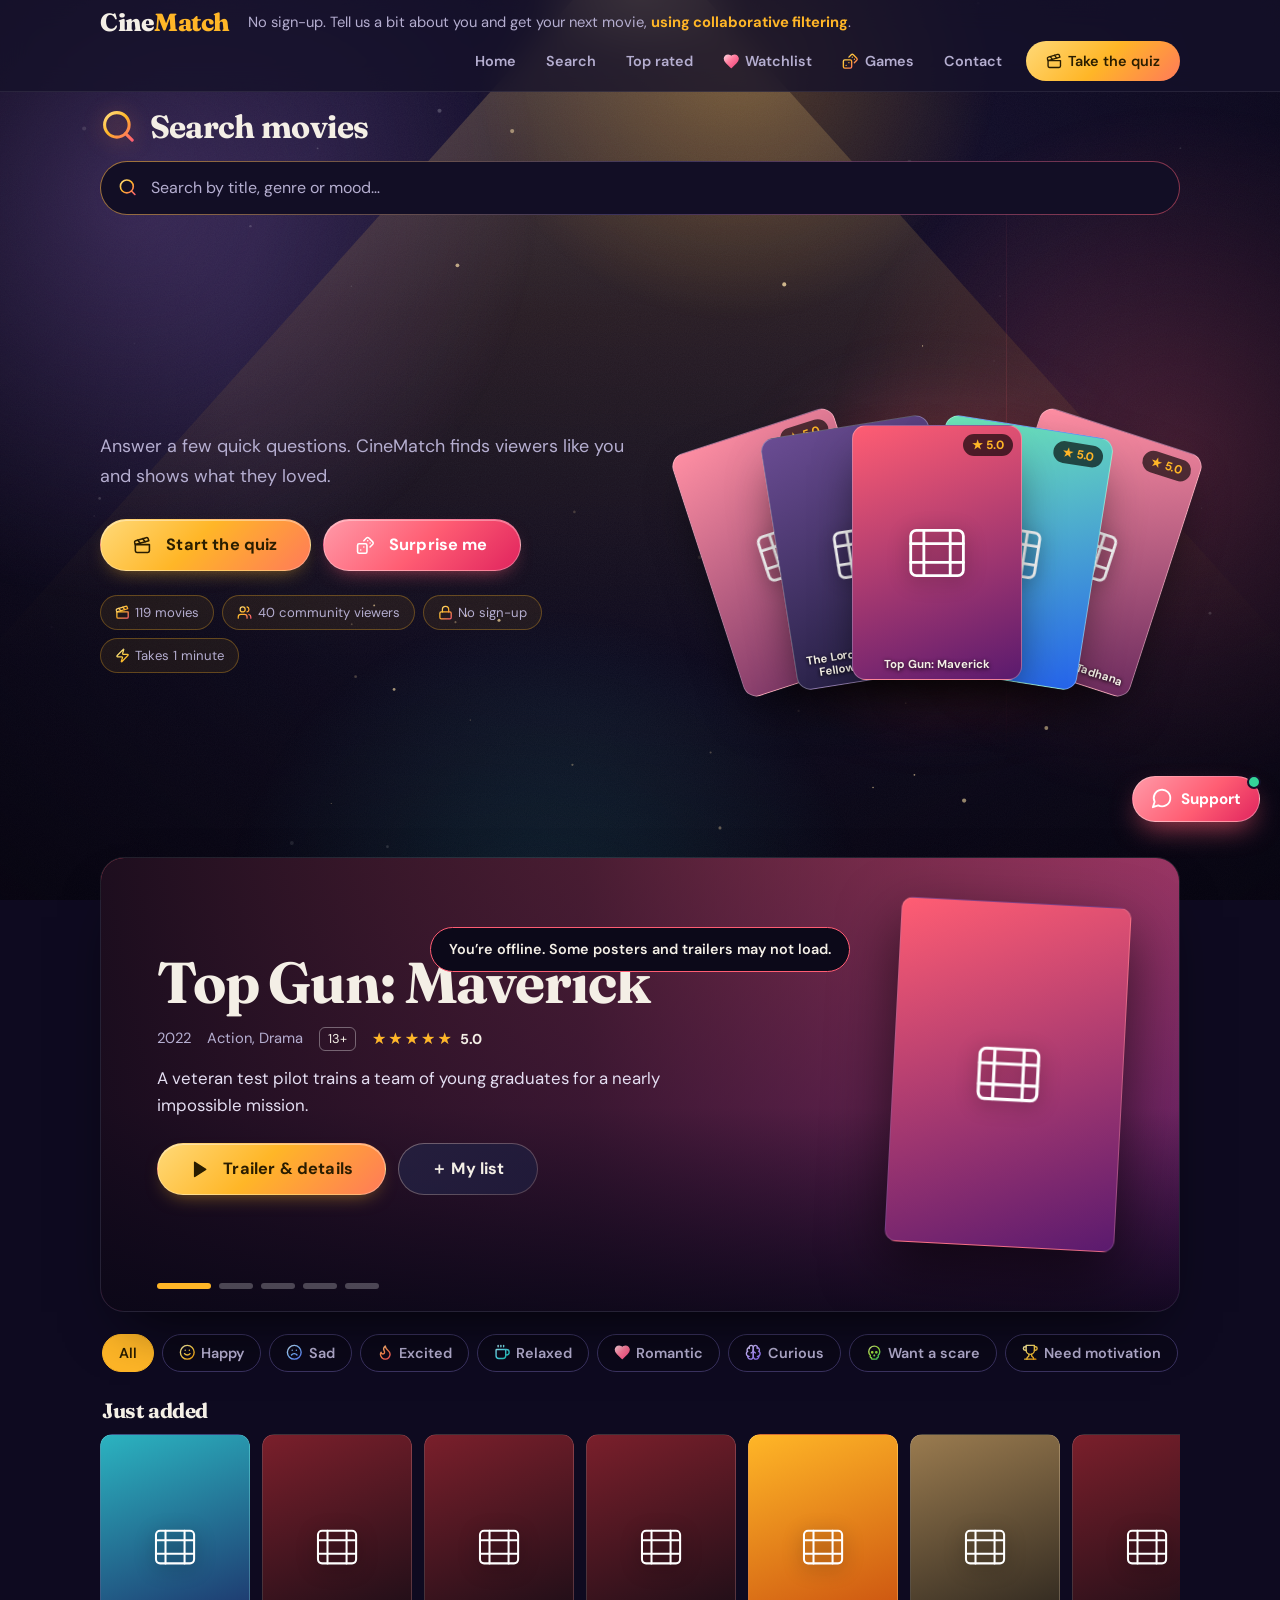
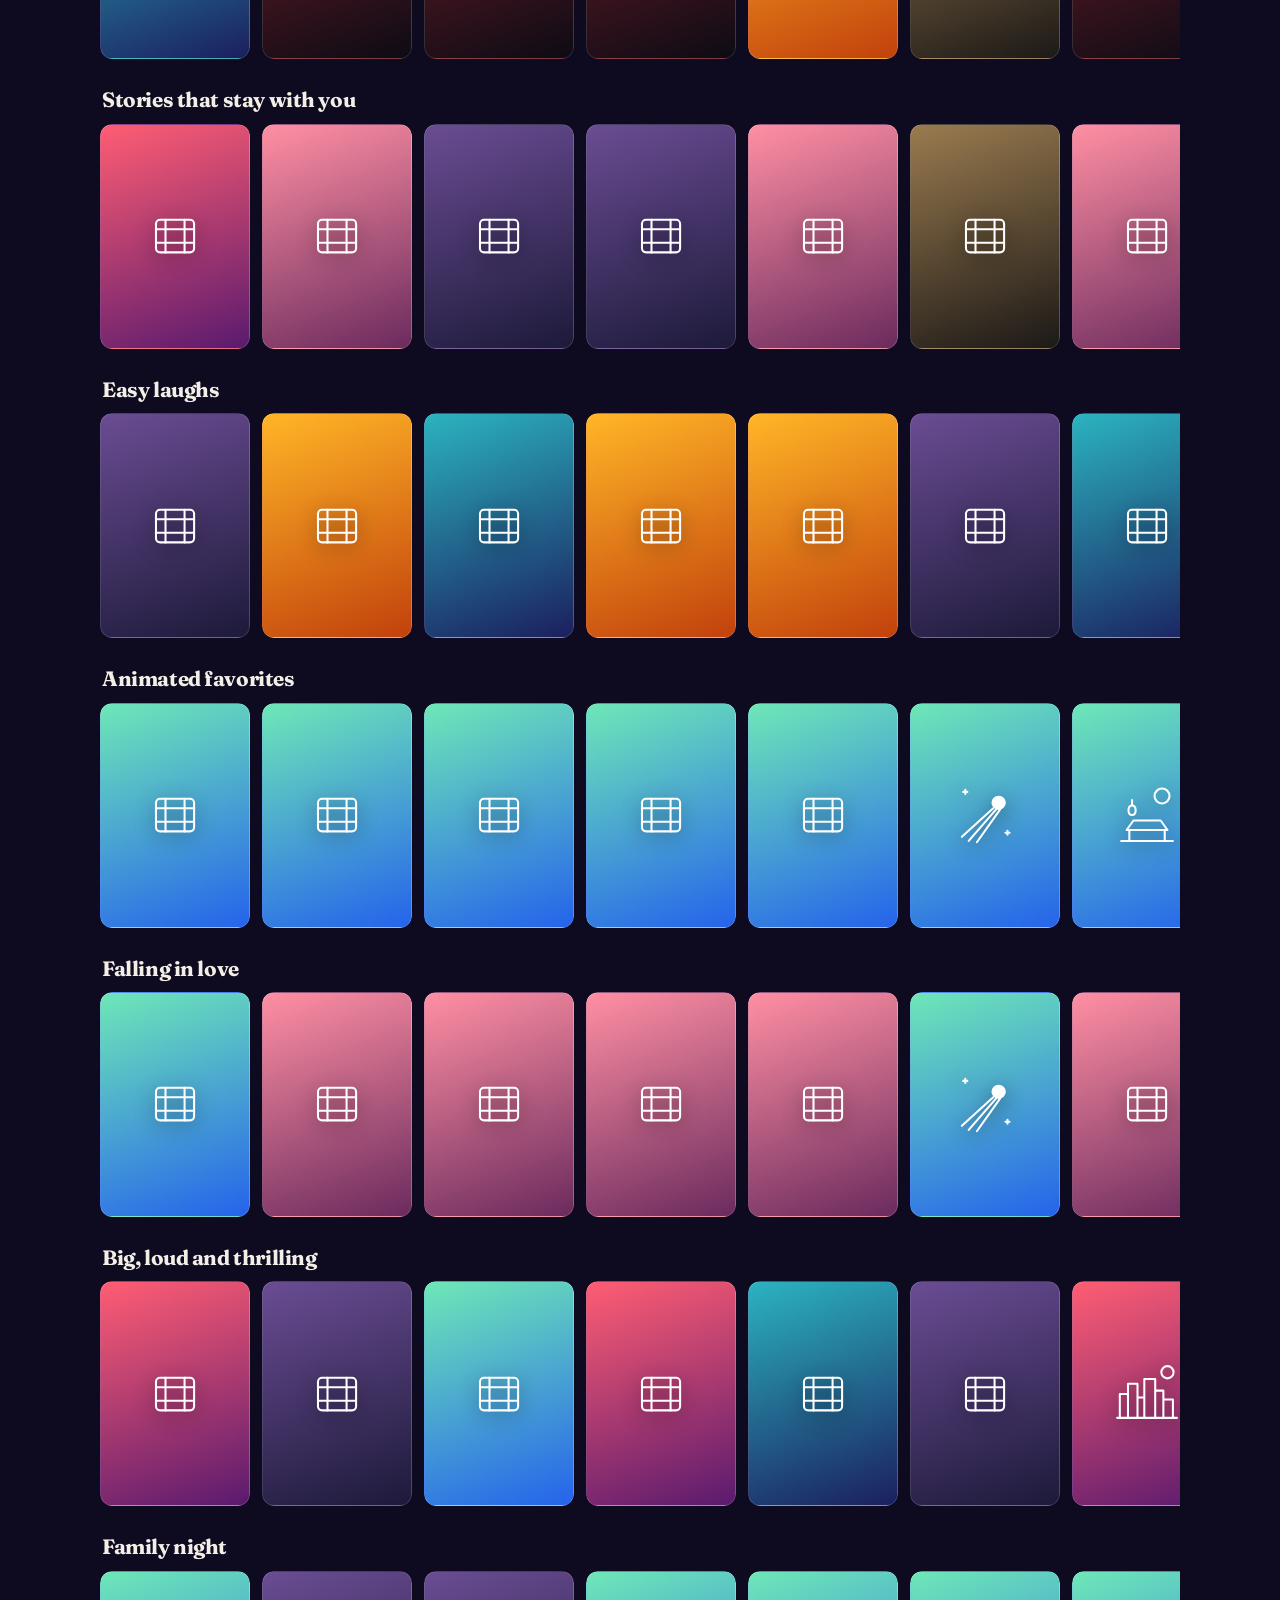
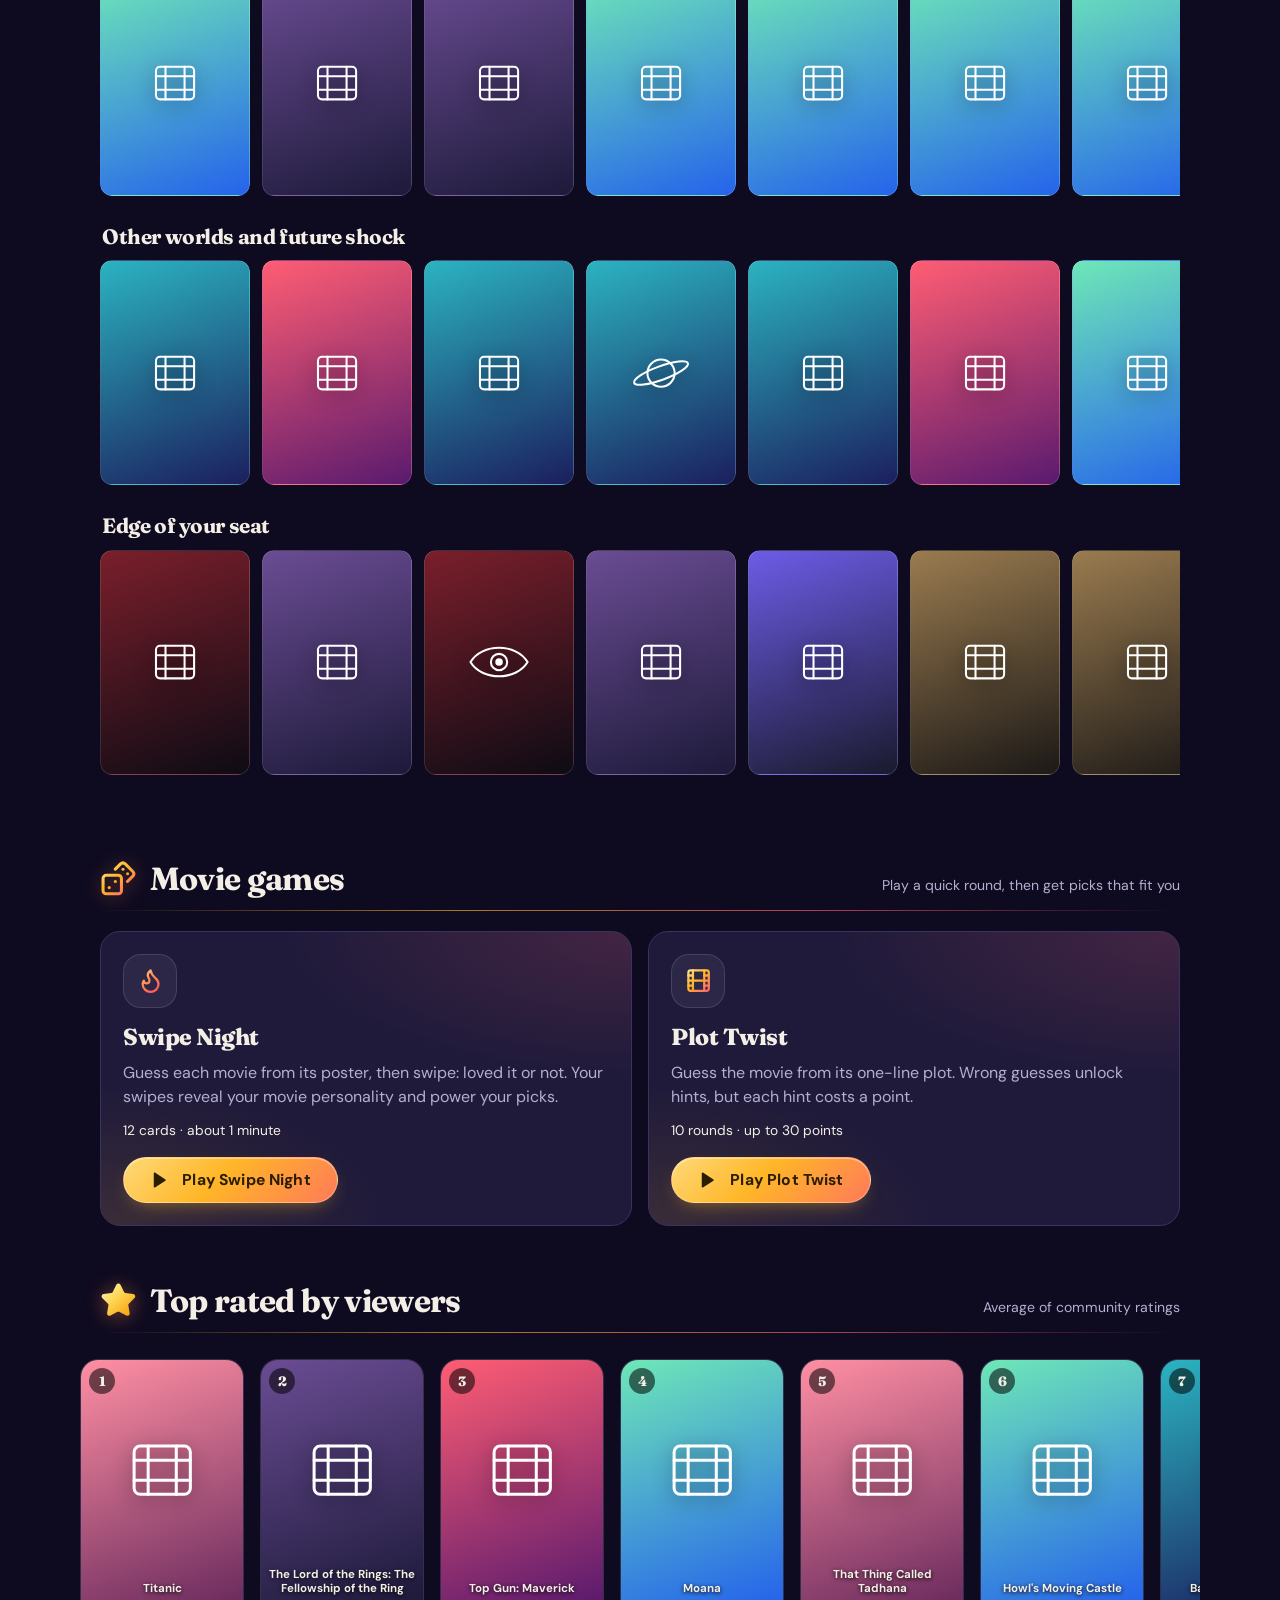
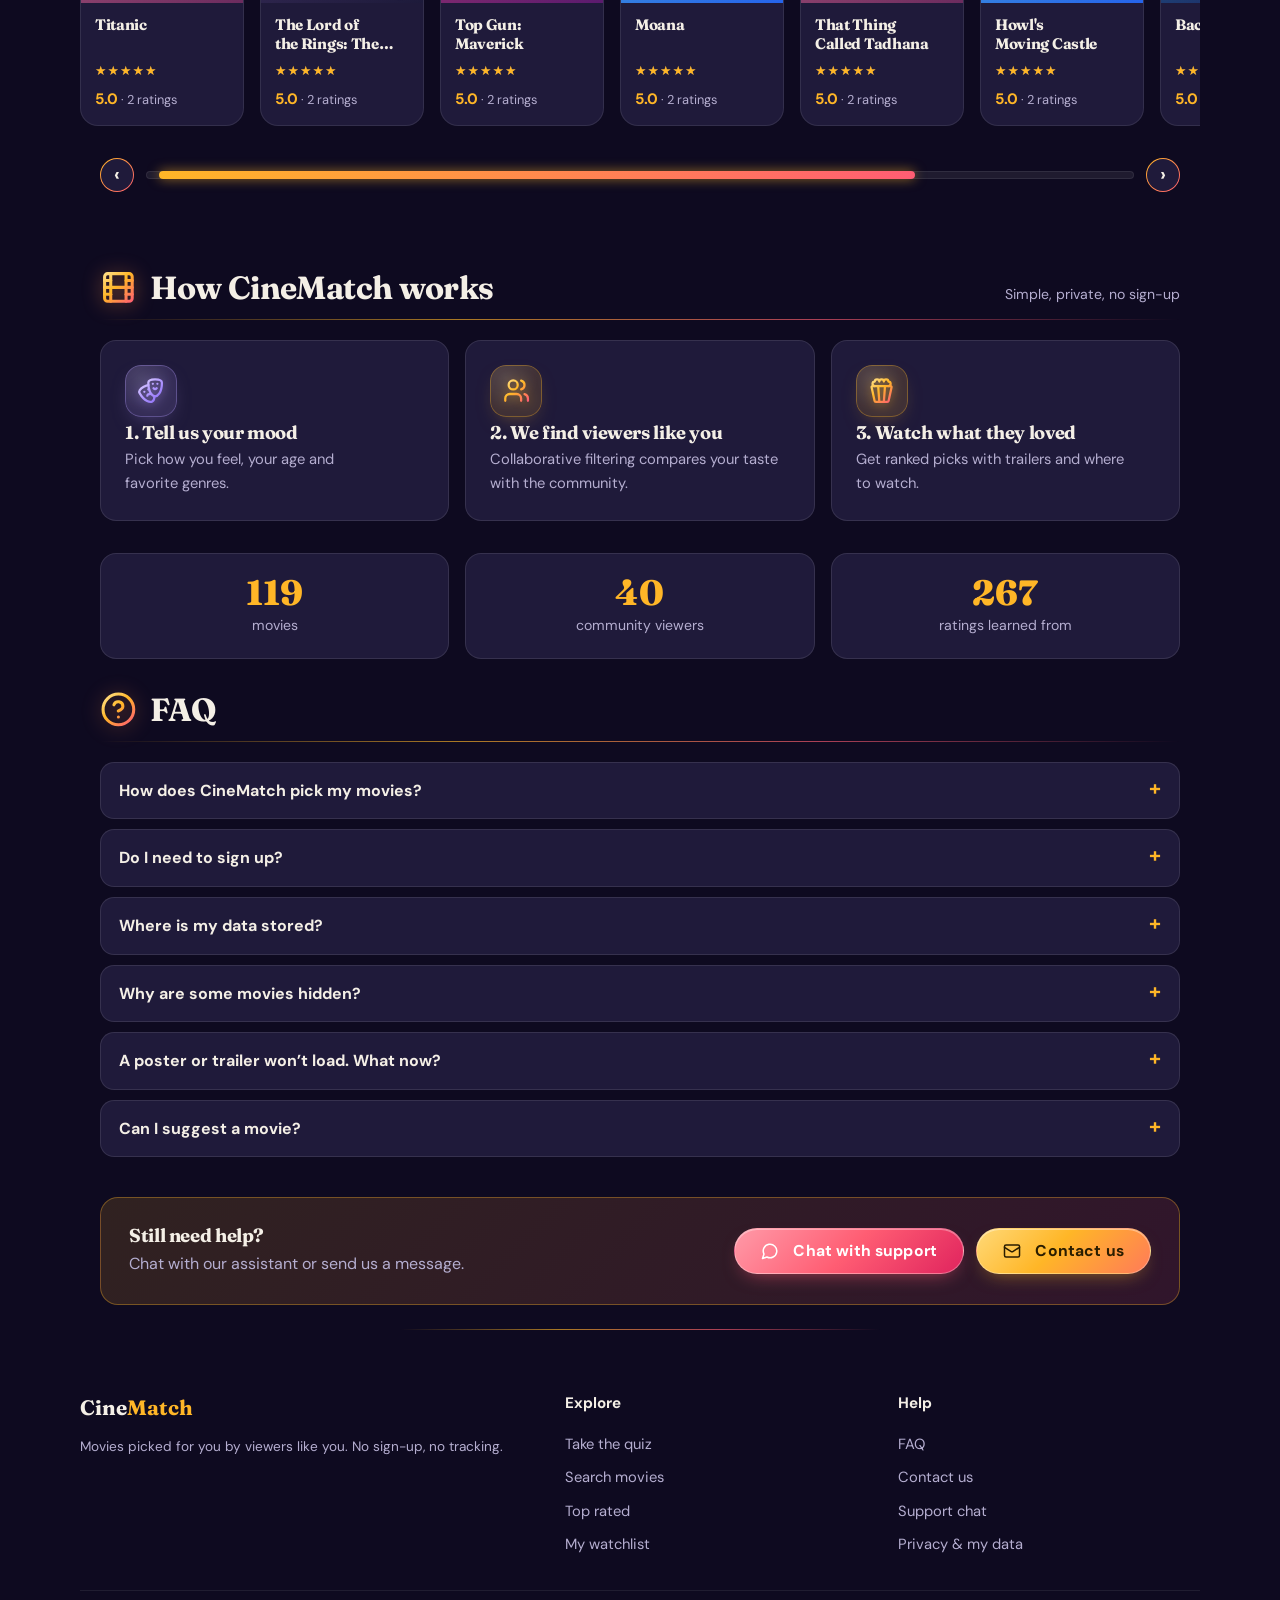
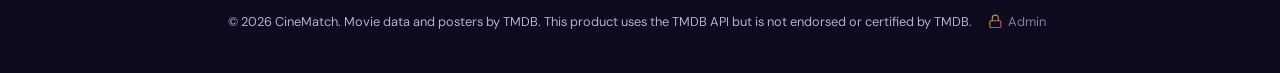
==== commit 2f95c97f: "Add files via upload" ====
--- a/index.html
+++ b/index.html
@@ -292,11 +292,10 @@
 <div class="fox fox-l" aria-hidden="true"></div><div class="fox fox-r" aria-hidden="true"></div>
 <div id="loading" class="loading hidden" role="status"><div class="reel">🎞️</div><p>Finding viewers like you…</p></div>
 
-<header class="top"><a class="logo" href="#">Cine<span>Match</span></a><p>No sign-up. Tell us a bit about you and get your next movie.</p></header>
+<header class="top"><a class="logo" href="#">Cine<span>Match</span></a><p>No sign-up. Tell us a bit about you and get your next movie, <b class="cf-hdr">using collaborative filtering</b>.</p></header>
 <main>
 <div class="hero-img"><img id="heroImg" alt="Cartoon foxes eating popcorn in a cinema" src="hero.jpg" onerror="var n=['hero.png','hero.jpeg','hero.webp'],i=+(this.dataset.i||0);if(i<n.length){this.dataset.i=i+1;this.src=n[i];}else{this.style.display='none';}"></div>
 <section class="hero">
-  <h1>Your next favorite movie is one mood away.</h1>
   <p>Answer a few quick questions. CineMatch finds viewers like you and shows what they loved.</p>
   <div class="hero-cta">
     <a class="btn lg" href="#quiz">🎬 Start the quiz</a>
@@ -309,7 +308,7 @@
   <h2>🔍 Search movies</h2>
   <div class="search-box">
     <span class="ico" aria-hidden="true">🔍</span>
-    <input id="movieSearch" type="search" placeholder="Search by title, genre, year or mood…" autocomplete="off" aria-label="Search movies">
+    <input id="movieSearch" type="search" placeholder="Search by title, genre or mood…" autocomplete="off" aria-label="Search movies">
     <button id="srClear" class="sr-clear hidden" type="button" aria-label="Clear search">✕</button>
   </div>
   <p id="srNote" class="sr-note" aria-live="polite"></p>
@@ -478,7 +477,23 @@
   {id:100, d:"A man whose marriage is falling apart gets dating lessons from a smooth-talking bachelor.", t:"Crazy, Stupid, Love.", y:2011, g:["Comedy","Romance"], m:["happy","romantic"], min:13},
   {id:101, d:"Years after their last goodbye, two Filipino lovers meet again in Canada and must face what they left unsaid.", t:"Hello, Love, Again", y:2024, g:["Romance","Drama"], m:["romantic","sad"], min:13},
   {id:102, d:"A heartbroken man and his best friend share a quiet journey of feelings in the streets of Barcelona.", t:"Barcelona: A Love Untold", y:2016, g:["Romance","Drama"], m:["romantic","sad"], min:13},
-  {id:103, d:"After a long relationship ends, a young man and woman each struggle to move on and to learn what real love means.", t:"One More Chance", y:2007, g:["Romance","Drama"], m:["romantic","sad"], min:13}
+  {id:103, d:"After a long relationship ends, a young man and woman each struggle to move on and to learn what real love means.", t:"One More Chance", y:2007, g:["Romance","Drama"], m:["romantic","sad"], min:13},
+  {id:104, d:"A giant, gentle rabbit is pushed too far by three bullying rodents and plans a very creative payback. Free to watch (Blender Foundation, CC-BY).", t:"Big Buck Bunny", y:2008, g:["Animation","Comedy","Family"], m:["happy","calm"], min:5},
+  {id:105, d:"A lonely young woman searches for her stolen baby dragon across a harsh fantasy world. Free to watch (Blender Foundation, CC-BY).", t:"Sintel", y:2010, g:["Animation","Fantasy"], m:["sad","excited","curious"], min:10},
+  {id:106, d:"In a future Amsterdam, a band of scientists and soldiers try to save the world from killer robots. Free to watch (Blender Foundation, CC-BY).", t:"Tears of Steel", y:2012, g:["Sci-Fi","Action"], m:["excited","curious"], min:10},
+  {id:107, d:"Strangers trapped in a farmhouse fight to survive a night besieged by the walking dead. Public domain classic.", t:"Night of the Living Dead", y:1968, g:["Horror"], m:["scared"], min:16},
+  {id:108, d:"A fast-talking newspaper editor tries to win back his ex-wife and star reporter before she remarries. Free to watch (public domain in the US).", t:"His Girl Friday", y:1940, g:["Comedy","Romance"], m:["happy","romantic"], min:10},
+  {id:109, d:"A widow on the run in Paris is chased by thieves after her husband's hidden fortune and relies on a charming stranger. Free to watch (public domain in the US).", t:"Charade", y:1963, g:["Mystery","Romance","Comedy"], m:["curious","romantic","happy"], min:12},
+  {id:110, d:"Aliens resurrect the dead to stop humanity from building a doomsday weapon. A cult-classic B-movie. Free to watch (public domain).", t:"Plan 9 from Outer Space", y:1959, g:["Sci-Fi","Horror"], m:["curious","happy"], min:10},
+  {id:111, d:"A tramp takes in an abandoned child and the two get by on charm and mischief. Free to watch (public domain).", t:"The Kid", y:1921, g:["Comedy","Drama"], m:["happy","sad"], min:5},
+  {id:112, d:"A railroad engineer chases the Union soldiers who stole his beloved locomotive across Civil War lines. Free to watch (public domain).", t:"The General", y:1926, g:["Comedy","Action","Adventure"], m:["happy","excited"], min:5},
+  {id:113, d:"After a car crash, a woman survives and is drawn to an eerie abandoned carnival while strange figures follow her. Free to watch (public domain).", t:"Carnival of Souls", y:1962, g:["Horror","Mystery"], m:["scared","curious"], min:13},
+  {id:114, d:"A broke pianist hitchhiking to Los Angeles gets tangled in a death that looks like murder. Free to watch (public domain).", t:"Detour", y:1945, g:["Crime","Thriller","Drama"], m:["curious","sad"], min:13},
+  {id:115, d:"A timid flower-shop clerk raises a plant that talks and demands blood. Free to watch (public domain).", t:"The Little Shop of Horrors", y:1960, g:["Comedy","Horror"], m:["happy","scared"], min:10},
+  {id:116, d:"A millionaire offers guests a fortune to survive one night in a haunted mansion with a gruesome past. Free to watch (public domain).", t:"House on Haunted Hill", y:1959, g:["Horror","Mystery"], m:["scared","excited"], min:13},
+  {id:117, d:"The last human survivor of a plague that turns people into vampire-like creatures hunts them by day and hides by night. Free to watch (public domain).", t:"The Last Man on Earth", y:1964, g:["Horror","Sci-Fi"], m:["scared","curious"], min:13},
+  {id:118, d:"A disfigured genius haunts the Paris Opera and obsesses over a young singer. Free to watch (public domain).", t:"The Phantom of the Opera", y:1925, g:["Horror","Romance","Drama"], m:["scared","romantic","sad"], min:10},
+  {id:119, d:"An alien arrives on Earth with a deadly secret and a young man tries to stop what he has brought. Free to watch (public domain).", t:"Teenagers from Outer Space", y:1959, g:["Sci-Fi"], m:["curious","happy"], min:10}
 ];
 
 // Existing "viewers" with their ratings (1–5). This is the community CineMatch learns from.
@@ -969,7 +984,7 @@
 (function(){
   var g=function(i){return document.getElementById(i)};
   var inp=g("movieSearch"),grid=g("srGrid"),note=g("srNote"),clr=g("srClear");
-  var HINT="Try a title, genre, year or mood, like \u201Cromance\u201D, \u201C2019\u201D or \u201Cscared\u201D.";
+  var HINT="";
   function norm(x){return x.toLowerCase().normalize("NFD").replace(/[\u0300-\u036f]/g,"")}
   function card(m){
     var st=STATS[m.id];
@@ -1049,4 +1064,10 @@
 <script src="cinematch-admin.js"></script>
 <script src="cinematch-boost.js"></script>
 <script src="cinematch-polish.js"></script>
-<script src="cinematch-browse.js"></script>+<script src="cinematch-browse.js"></script>
+<script src="cinematch-polish.js"></script>
+<script src="cinematch-paginate.js"></script>
+<script src="cinematch-game.js"></script>
+<script src="cinematch-icons.js"></script>
+<script src="cinematch-cf.js"></script>
+<script src="cinematch-watch.js"></script>
